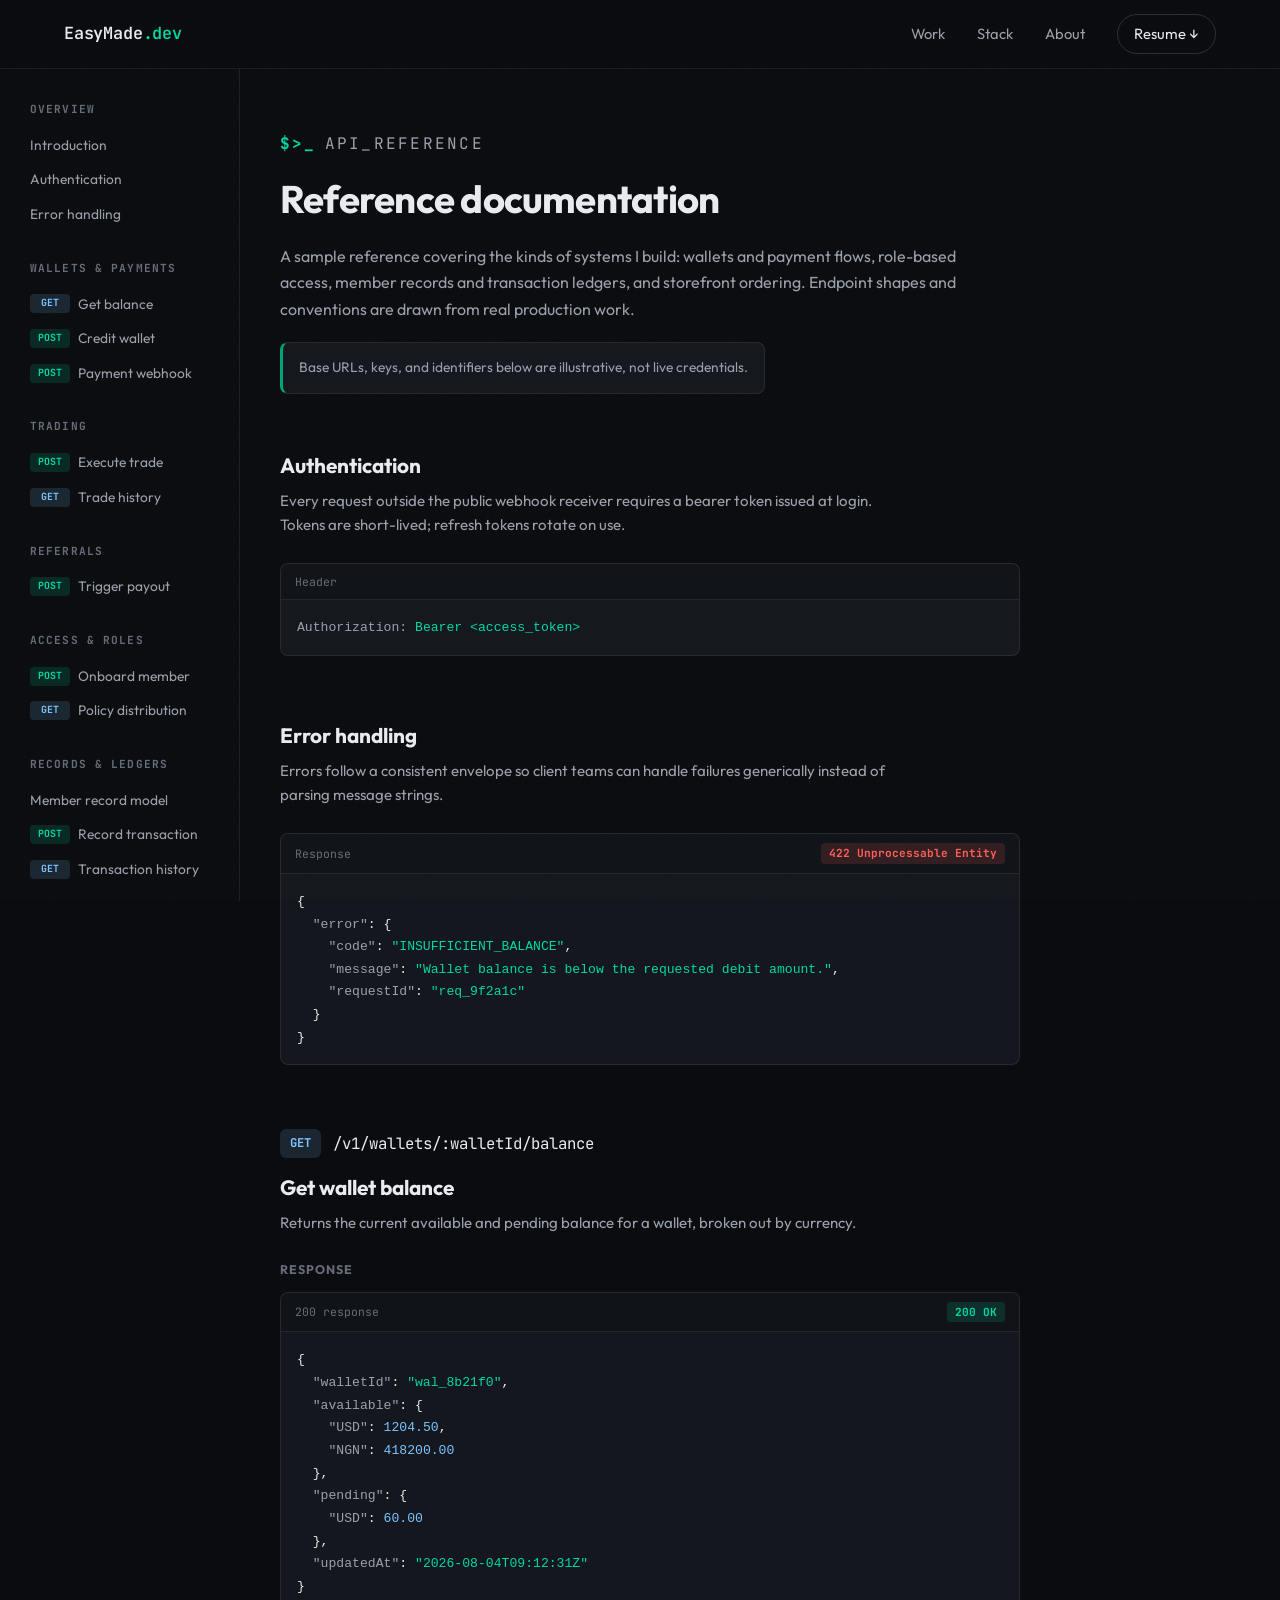
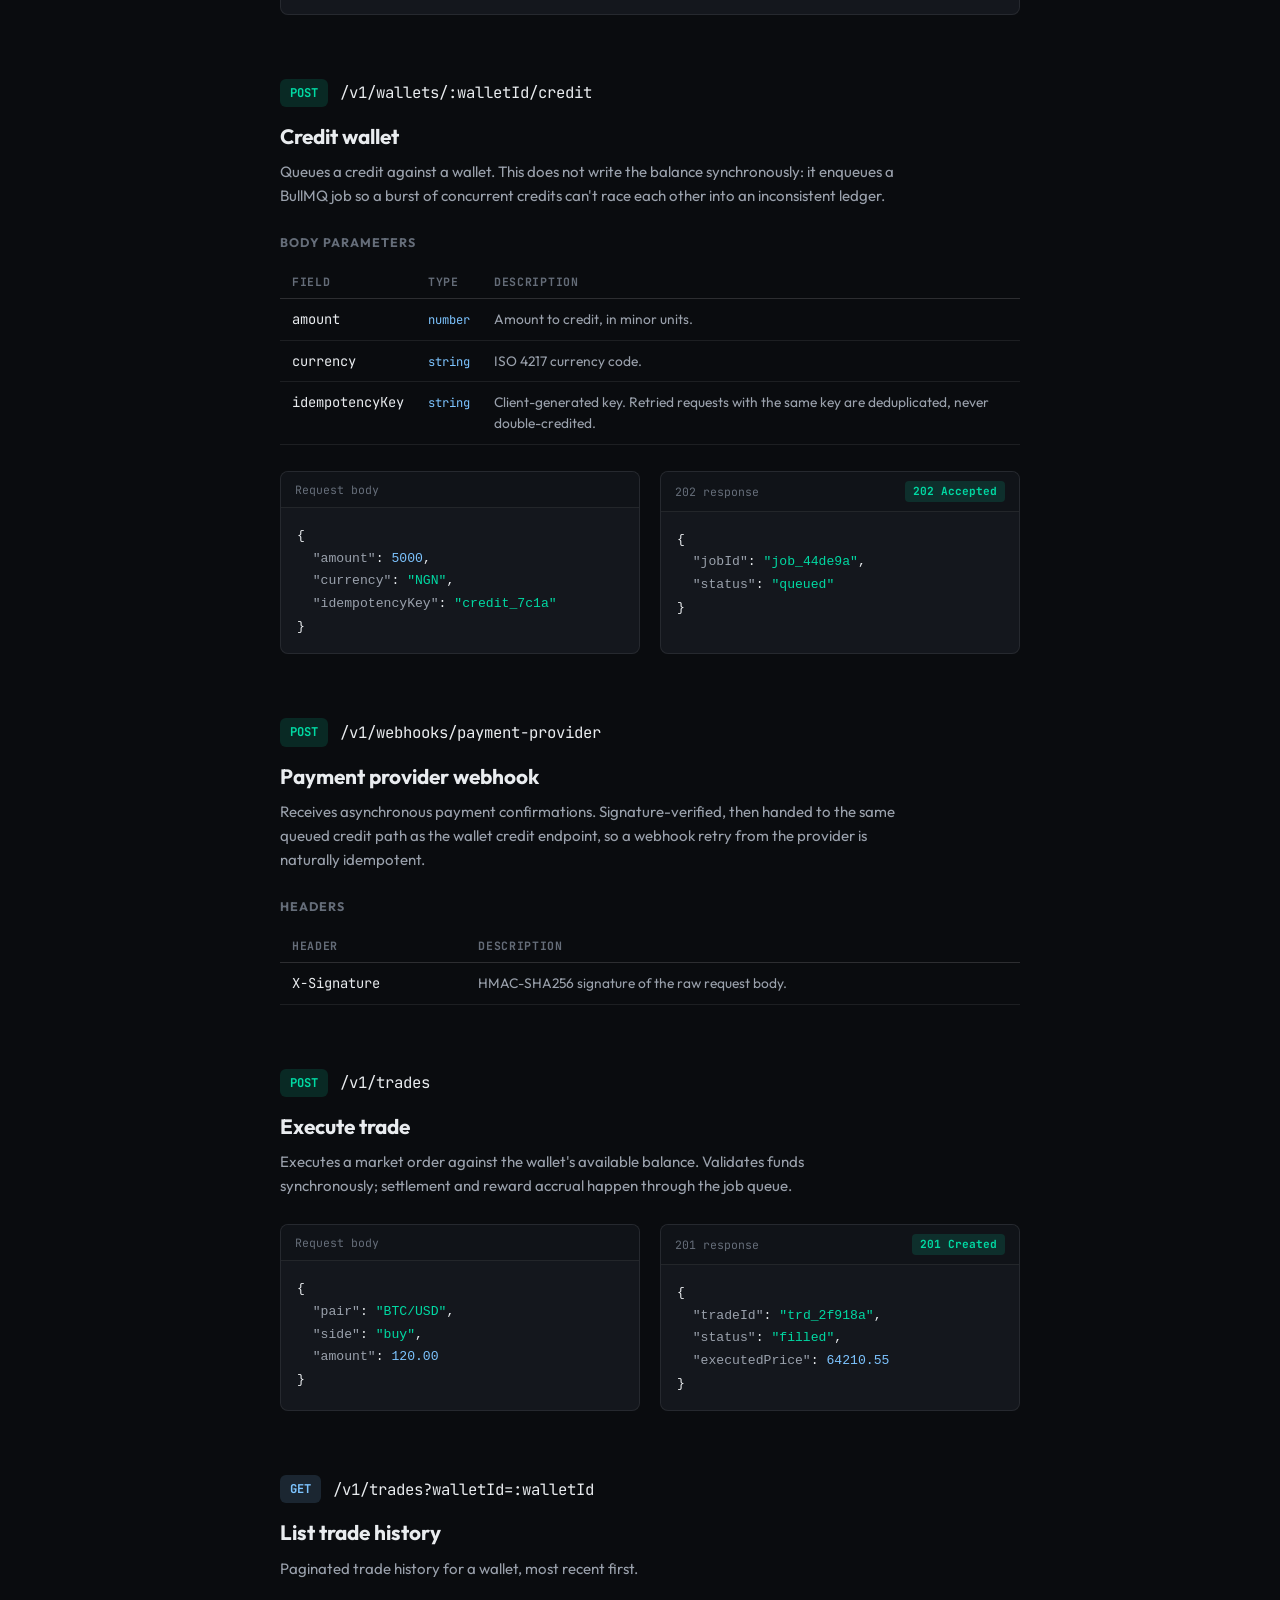
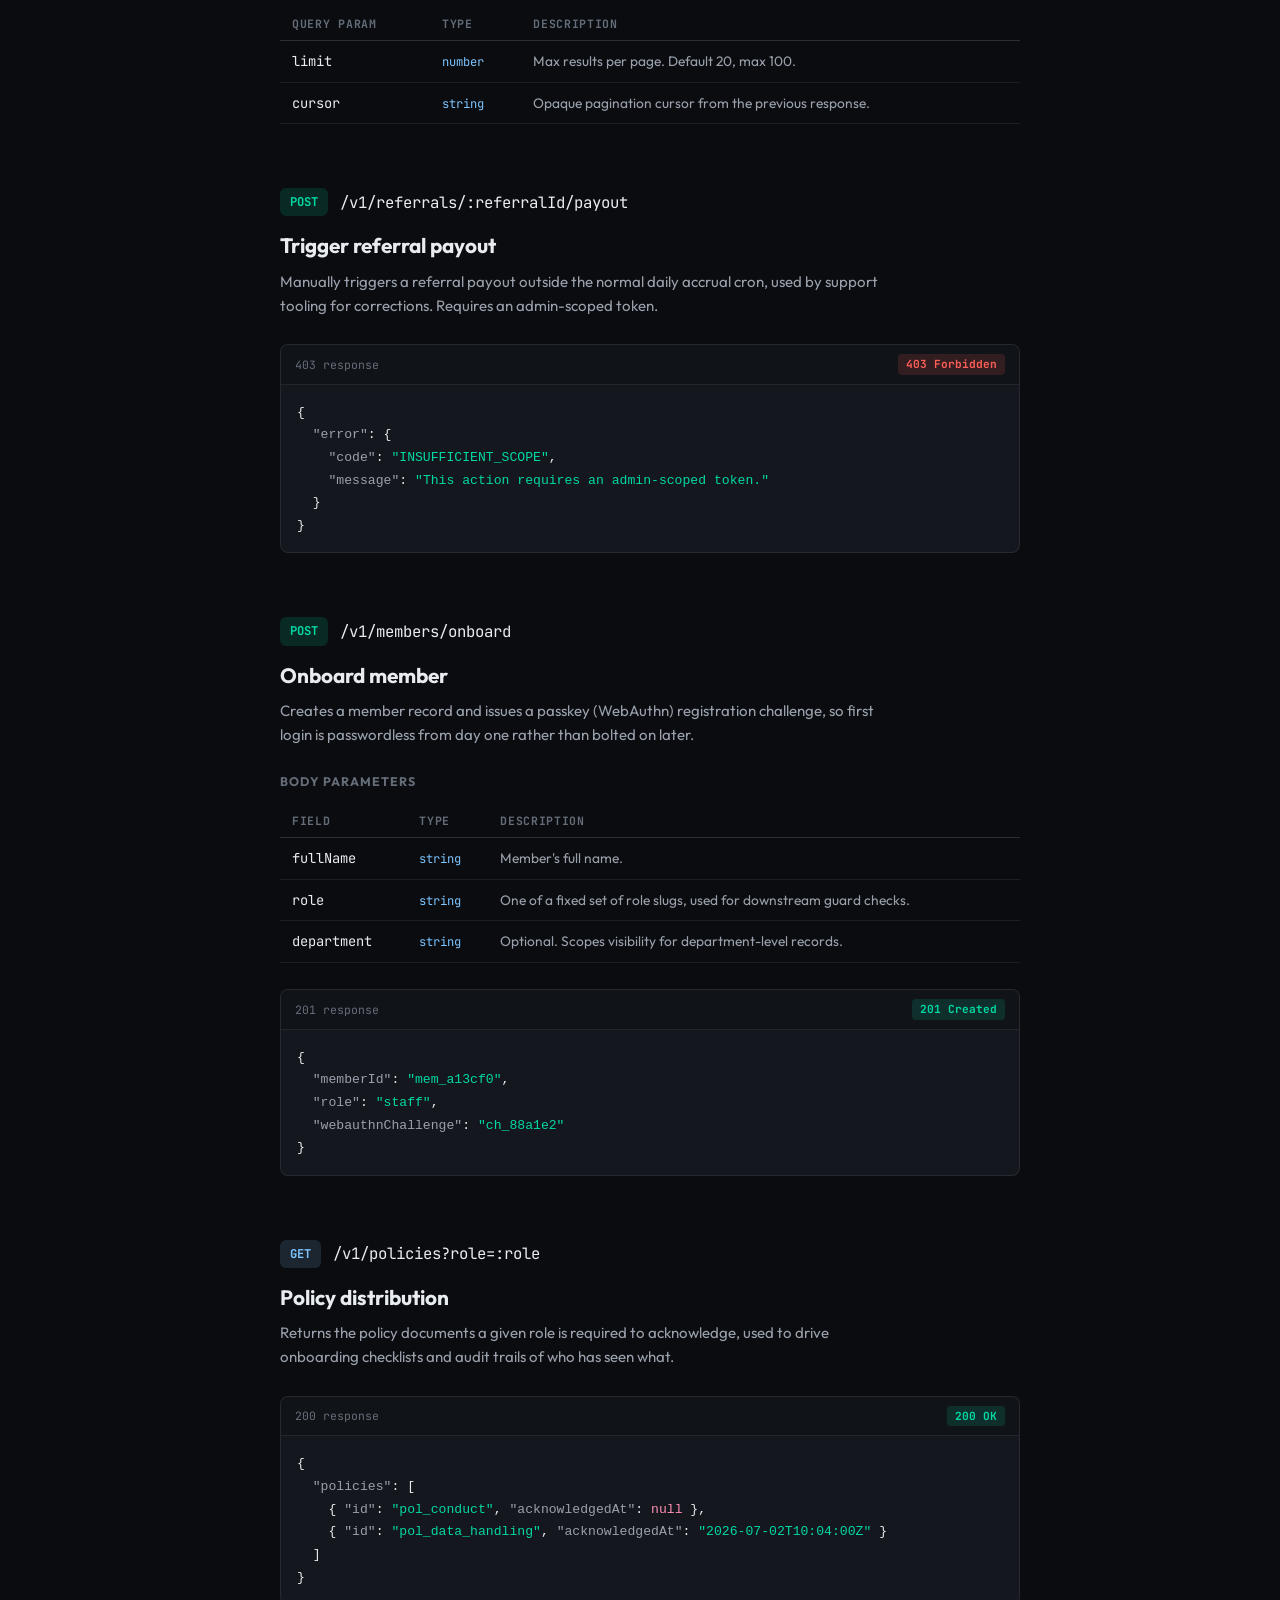
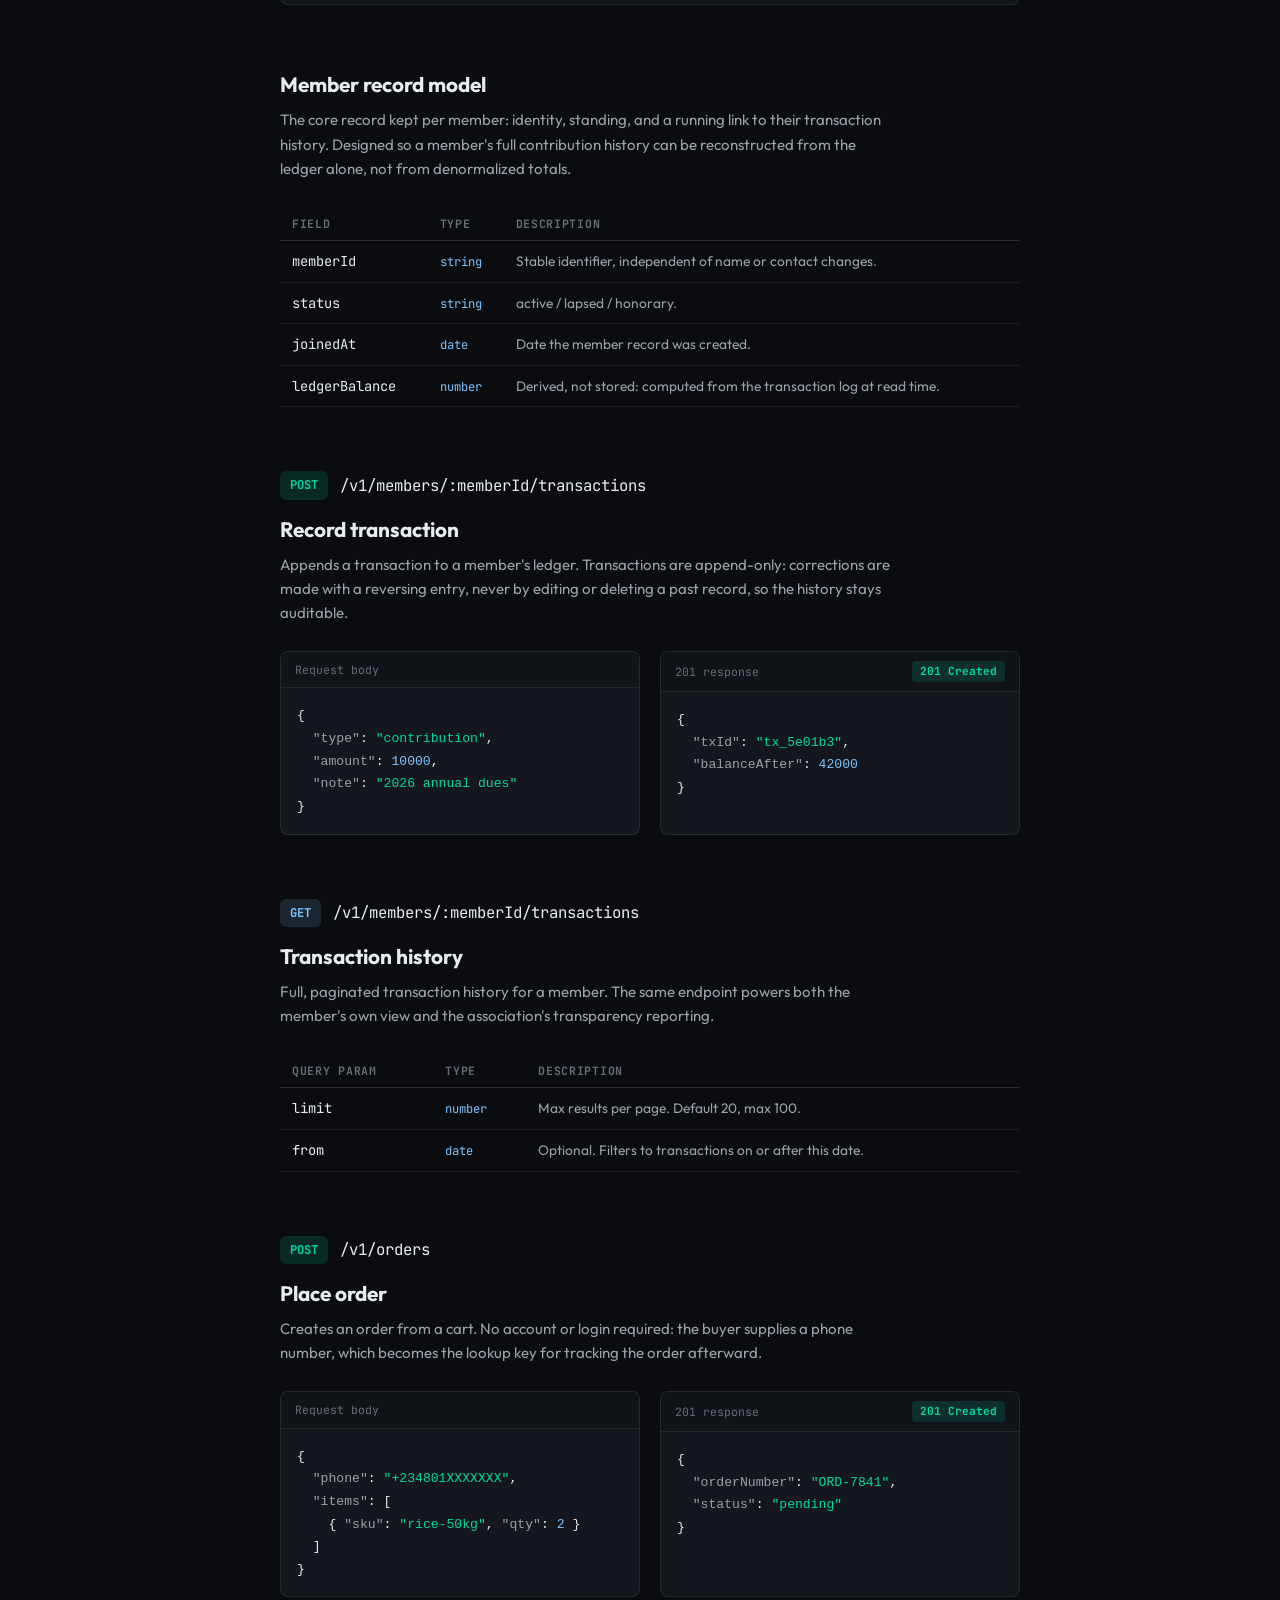
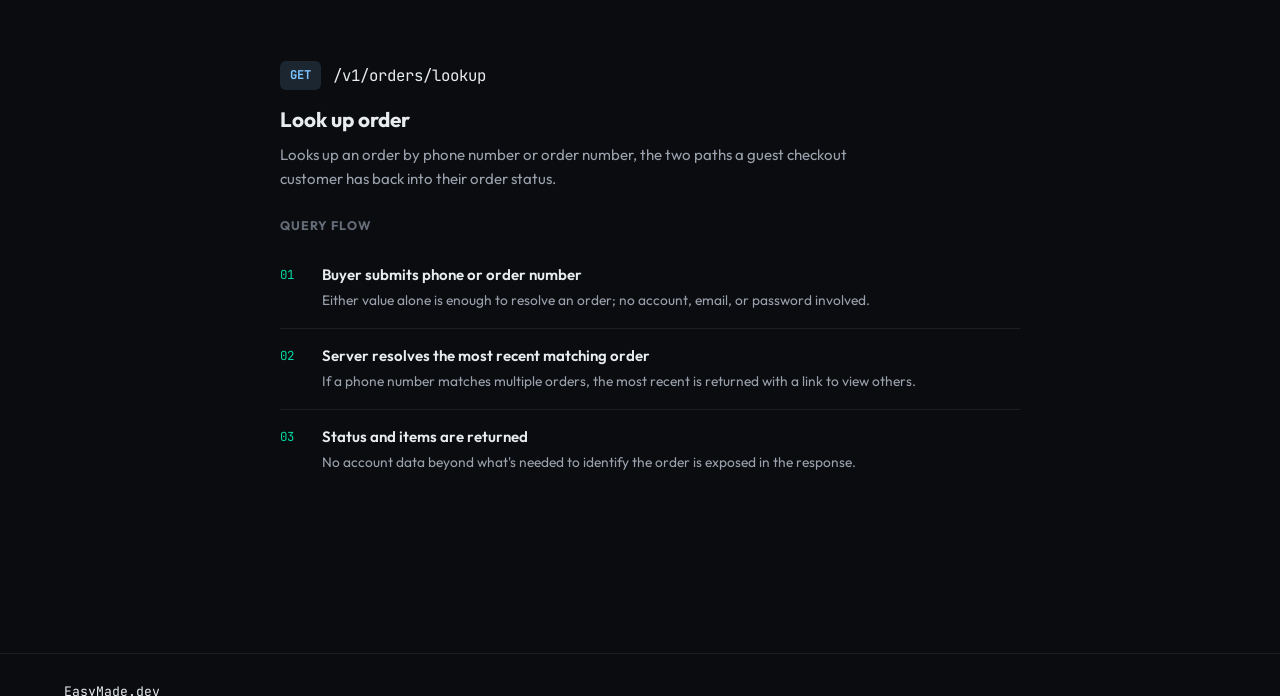
==== docs.html @ edd089b6 "Initial commit" ====
<!DOCTYPE html>
<html lang="en">
<head>
<meta charset="UTF-8">
<meta name="viewport" content="width=device-width, initial-scale=1.0">
<title>Reference Docs &mdash; Isaac Udoh</title>
<meta name="description" content="Sample reference documentation: API endpoints, data models, and system flows across backend systems.">
<link rel="icon" href="data:image/svg+xml,<svg xmlns=%22http://www.w3.org/2000/svg%22 viewBox=%220 0 100 100%22><text y=%22.9em%22 font-size=%2290%22 fill=%22%2300d9a3%22>&gt;_</text></svg>">
<link rel="preconnect" href="https://fonts.googleapis.com">
<link rel="preconnect" href="https://fonts.gstatic.com" crossorigin>
<link href="https://fonts.googleapis.com/css2?family=Outfit:wght@400;500;600;700;800&family=JetBrains+Mono:wght@400;500;600;700&display=swap" rel="stylesheet">
<link rel="stylesheet" href="styles.css">
<style>
  .docs-shell {
    max-width: 1320px;
    margin: 0 auto;
    display: grid;
    grid-template-columns: 240px 1fr;
    gap: 0;
    min-height: calc(100vh - 68px);
  }

  .docs-side {
    border-right: 1px solid var(--border);
    padding: 32px 20px 60px;
    position: sticky;
    top: 68px;
    align-self: start;
    height: calc(100vh - 68px);
    overflow-y: auto;
  }
  .docs-side-group { margin-bottom: 28px; }
  .docs-side-group h4 {
    font-family: var(--mono);
    font-size: 0.7rem;
    text-transform: uppercase;
    letter-spacing: 0.1em;
    color: var(--text-faint);
    margin-bottom: 10px;
    padding: 0 10px;
  }
  .docs-side a {
    display: flex;
    align-items: center;
    gap: 8px;
    padding: 7px 10px;
    border-radius: var(--radius-sm);
    font-size: 0.86rem;
    color: var(--text-dim);
    transition: background 0.15s ease, color 0.15s ease;
  }
  .docs-side a:hover { color: var(--text); background: var(--bg-panel); }
  .docs-side a.active { color: var(--text); background: var(--accent-wash); }
  .docs-method-tag {
    font-family: var(--mono);
    font-size: 0.62rem;
    font-weight: 700;
    padding: 2px 6px;
    border-radius: 4px;
    flex-shrink: 0;
    min-width: 40px;
    text-align: center;
  }
  .m-get { background: rgba(125,196,255,0.14); color: #7dc4ff; }
  .m-post { background: rgba(0,217,163,0.14); color: var(--accent); }
  .m-patch { background: rgba(255,193,7,0.14); color: #ffc107; }
  .m-delete { background: rgba(255,95,87,0.14); color: #ff5f57; }

  .docs-main { padding: 48px 40px 100px; max-width: 820px; }
  .docs-intro { margin-bottom: 56px; }
  .docs-intro .eyebrow { margin-bottom: 14px; }
  .docs-intro h1 {
    font-size: clamp(1.8rem, 3vw, 2.4rem);
    font-weight: 700;
    letter-spacing: -0.02em;
  }
  .docs-intro p {
    margin-top: 14px;
    color: var(--text-dim);
    font-size: 1rem;
    line-height: 1.65;
    max-width: 62ch;
  }
  .docs-intro .note {
    margin-top: 20px;
    display: inline-flex;
    align-items: flex-start;
    gap: 10px;
    background: var(--bg-panel);
    border: 1px solid var(--border);
    border-left: 3px solid var(--accent-dim);
    border-radius: var(--radius-sm);
    padding: 14px 16px;
    font-size: 0.86rem;
    color: var(--text-dim);
    line-height: 1.55;
    max-width: 62ch;
  }

  .endpoint { margin-bottom: 64px; scroll-margin-top: 88px; }
  .endpoint-head {
    display: flex;
    align-items: center;
    gap: 12px;
    flex-wrap: wrap;
  }
  .method-badge {
    font-family: var(--mono);
    font-size: 0.76rem;
    font-weight: 700;
    padding: 5px 10px;
    border-radius: 6px;
  }
  .endpoint-path {
    font-family: var(--mono);
    font-size: 0.98rem;
    color: var(--text);
  }
  .endpoint h2 {
    margin-top: 14px;
    font-size: 1.3rem;
    font-weight: 700;
  }
  .endpoint > p.desc {
    margin-top: 8px;
    color: var(--text-dim);
    font-size: 0.94rem;
    line-height: 1.6;
    max-width: 62ch;
  }

  .endpoint-section { margin-top: 26px; }
  .endpoint-section h3 {
    font-size: 0.78rem;
    text-transform: uppercase;
    letter-spacing: 0.08em;
    color: var(--text-faint);
    margin-bottom: 12px;
  }

  .param-table {
    width: 100%;
    border-collapse: collapse;
    font-size: 0.86rem;
  }
  .param-table th {
    text-align: left;
    font-family: var(--mono);
    font-size: 0.72rem;
    text-transform: uppercase;
    letter-spacing: 0.06em;
    color: var(--text-faint);
    padding: 8px 12px;
    border-bottom: 1px solid var(--border-strong);
  }
  .param-table td {
    padding: 10px 12px;
    border-bottom: 1px solid var(--border);
    color: var(--text-dim);
    vertical-align: top;
  }
  .param-table td:first-child {
    font-family: var(--mono);
    color: var(--text);
    white-space: nowrap;
  }
  .param-type {
    font-family: var(--mono);
    font-size: 0.76rem;
    color: #7dc4ff;
  }
  .param-required {
    font-size: 0.7rem;
    font-family: var(--mono);
    color: var(--accent);
  }

  .code-block {
    background: var(--bg-panel);
    border: 1px solid var(--border);
    border-radius: var(--radius-sm);
    overflow: hidden;
  }
  .code-block-bar {
    display: flex;
    align-items: center;
    justify-content: space-between;
    padding: 9px 14px;
    border-bottom: 1px solid var(--border);
    background: var(--bg-raised);
    font-family: var(--mono);
    font-size: 0.72rem;
    color: var(--text-faint);
  }
  .status-chip {
    font-family: var(--mono);
    font-size: 0.7rem;
    font-weight: 700;
    padding: 2px 8px;
    border-radius: 4px;
    background: rgba(0,217,163,0.14);
    color: var(--accent);
  }
  .status-chip.err { background: rgba(255,95,87,0.14); color: #ff5f57; }
  .code-block pre {
    padding: 16px;
    font-family: var(--mono);
    font-size: 0.82rem;
    line-height: 1.65;
    overflow-x: auto;
  }

  .endpoint-grid { display: grid; grid-template-columns: 1fr 1fr; gap: 20px; }

  .project-divider {
    max-width: 820px;
    margin: 0 0 48px;
    padding-top: 40px;
    border-top: 1px solid var(--border-strong);
  }
  .project-divider:first-of-type { border-top: none; padding-top: 0; }
  .project-divider .eyebrow { margin-bottom: 10px; }
  .project-divider h2 {
    font-size: 1.5rem;
    font-weight: 700;
    letter-spacing: -0.01em;
  }
  .project-divider p {
    margin-top: 8px;
    color: var(--text-dim);
    font-size: 0.92rem;
    max-width: 62ch;
  }

  .flow-steps {
    display: flex;
    flex-direction: column;
    gap: 0;
  }
  .flow-step {
    display: grid;
    grid-template-columns: 28px 1fr;
    gap: 14px;
    padding: 16px 0;
    border-top: 1px solid var(--border);
  }
  .flow-step:first-child { border-top: none; }
  .flow-step-num {
    font-family: var(--mono);
    font-size: 0.78rem;
    color: var(--accent);
    padding-top: 2px;
  }
  .flow-step h4 { font-size: 0.94rem; font-weight: 600; }
  .flow-step p { margin-top: 4px; color: var(--text-dim); font-size: 0.86rem; line-height: 1.55; }

  @media (max-width: 900px) {
    .docs-shell { grid-template-columns: 1fr; }
    .docs-side { position: static; height: auto; border-right: none; border-bottom: 1px solid var(--border); }
    .docs-main { padding: 36px 20px 80px; }
    .endpoint-grid { grid-template-columns: 1fr; }
  }
</style>
</head>
<body>

<div class="noise" aria-hidden="true"></div>

<header class="nav">
  <div class="nav-inner">
    <a href="index.html" class="brand">EasyMade<span class="brand-dot">.dev</span></a>
    <nav class="nav-links" aria-label="Primary">
      <a href="index.html#work">Work</a>
      <a href="index.html#stack">Stack</a>
      <a href="index.html#about">About</a>
      <a href="resume.html" class="nav-cta">Resume <span class="dl-arrow">&darr;</span></a>
    </nav>
  </div>
</header>

<div class="docs-shell">

  <aside class="docs-side">
    <div class="docs-side-group">
      <h4>Overview</h4>
      <a href="#introduction">Introduction</a>
      <a href="#auth">Authentication</a>
      <a href="#errors">Error handling</a>
    </div>
    <div class="docs-side-group">
      <h4>Wallets &amp; payments</h4>
      <a href="#wallet-balance"><span class="docs-method-tag m-get">GET</span>Get balance</a>
      <a href="#wallet-credit"><span class="docs-method-tag m-post">POST</span>Credit wallet</a>
      <a href="#wallet-webhook"><span class="docs-method-tag m-post">POST</span>Payment webhook</a>
    </div>
    <div class="docs-side-group">
      <h4>Trading</h4>
      <a href="#trade-execute"><span class="docs-method-tag m-post">POST</span>Execute trade</a>
      <a href="#trade-history"><span class="docs-method-tag m-get">GET</span>Trade history</a>
    </div>
    <div class="docs-side-group">
      <h4>Referrals</h4>
      <a href="#referral-payout"><span class="docs-method-tag m-post">POST</span>Trigger payout</a>
    </div>
    <div class="docs-side-group">
      <h4>Access &amp; roles</h4>
      <a href="#access-onboard"><span class="docs-method-tag m-post">POST</span>Onboard member</a>
      <a href="#access-policy"><span class="docs-method-tag m-get">GET</span>Policy distribution</a>
    </div>
    <div class="docs-side-group">
      <h4>Records &amp; ledgers</h4>
      <a href="#records-model">Member record model</a>
      <a href="#records-tx"><span class="docs-method-tag m-post">POST</span>Record transaction</a>
      <a href="#records-history"><span class="docs-method-tag m-get">GET</span>Transaction history</a>
    </div>
    <div class="docs-side-group">
      <h4>Storefront &amp; orders</h4>
      <a href="#store-order"><span class="docs-method-tag m-post">POST</span>Place order</a>
      <a href="#store-lookup"><span class="docs-method-tag m-get">GET</span>Look up order</a>
    </div>
  </aside>

  <main class="docs-main">

    <div class="docs-intro" id="introduction">
      <p class="eyebrow"><span class="prompt">$&gt;_</span> api_reference</p>
      <h1>Reference documentation</h1>
      <p>A sample reference covering the kinds of systems I build: wallets and payment flows, role-based access, member records and transaction ledgers, and storefront ordering. Endpoint shapes and conventions are drawn from real production work.</p>
      <div class="note">
        Base URLs, keys, and identifiers below are illustrative, not live credentials.
      </div>
    </div>

    <section class="endpoint" id="auth">
      <h2>Authentication</h2>
      <p class="desc">Every request outside the public webhook receiver requires a bearer token issued at login. Tokens are short-lived; refresh tokens rotate on use.</p>
      <div class="endpoint-section">
        <div class="code-block">
          <div class="code-block-bar"><span>Header</span></div>
          <pre><code><span class="tk-o">Authorization:</span> <span class="tk-s">Bearer &lt;access_token&gt;</span></code></pre>
        </div>
      </div>
    </section>

    <section class="endpoint" id="errors">
      <h2>Error handling</h2>
      <p class="desc">Errors follow a consistent envelope so client teams can handle failures generically instead of parsing message strings.</p>
      <div class="endpoint-section">
        <div class="code-block">
          <div class="code-block-bar"><span>Response</span><span class="status-chip err">422 Unprocessable Entity</span></div>
          <pre><code>{
  <span class="tk-o">"error"</span>: {
    <span class="tk-o">"code"</span>: <span class="tk-s">"INSUFFICIENT_BALANCE"</span>,
    <span class="tk-o">"message"</span>: <span class="tk-s">"Wallet balance is below the requested debit amount."</span>,
    <span class="tk-o">"requestId"</span>: <span class="tk-s">"req_9f2a1c"</span>
  }
}</code></pre>
        </div>
      </div>
    </section>

    <section class="endpoint" id="wallet-balance">
      <div class="endpoint-head">
        <span class="method-badge m-get">GET</span>
        <span class="endpoint-path">/v1/wallets/:walletId/balance</span>
      </div>
      <h2>Get wallet balance</h2>
      <p class="desc">Returns the current available and pending balance for a wallet, broken out by currency.</p>

      <div class="endpoint-section">
        <h3>Response</h3>
        <div class="code-block">
          <div class="code-block-bar"><span>200 response</span><span class="status-chip">200 OK</span></div>
          <pre><code>{
  <span class="tk-o">"walletId"</span>: <span class="tk-s">"wal_8b21f0"</span>,
  <span class="tk-o">"available"</span>: {
    <span class="tk-o">"USD"</span>: <span class="tk-f">1204.50</span>,
    <span class="tk-o">"NGN"</span>: <span class="tk-f">418200.00</span>
  },
  <span class="tk-o">"pending"</span>: {
    <span class="tk-o">"USD"</span>: <span class="tk-f">60.00</span>
  },
  <span class="tk-o">"updatedAt"</span>: <span class="tk-s">"2026-08-04T09:12:31Z"</span>
}</code></pre>
        </div>
      </div>
    </section>

    <section class="endpoint" id="wallet-credit">
      <div class="endpoint-head">
        <span class="method-badge m-post">POST</span>
        <span class="endpoint-path">/v1/wallets/:walletId/credit</span>
      </div>
      <h2>Credit wallet</h2>
      <p class="desc">Queues a credit against a wallet. This does not write the balance synchronously: it enqueues a BullMQ job so a burst of concurrent credits can't race each other into an inconsistent ledger.</p>

      <div class="endpoint-section">
        <h3>Body parameters</h3>
        <table class="param-table">
          <thead><tr><th>Field</th><th>Type</th><th>Description</th></tr></thead>
          <tbody>
            <tr><td>amount</td><td><span class="param-type">number</span></td><td>Amount to credit, in minor units.</td></tr>
            <tr><td>currency</td><td><span class="param-type">string</span></td><td>ISO 4217 currency code.</td></tr>
            <tr><td>idempotencyKey</td><td><span class="param-type">string</span></td><td>Client-generated key. Retried requests with the same key are deduplicated, never double-credited.</td></tr>
          </tbody>
        </table>
      </div>

      <div class="endpoint-section">
        <div class="endpoint-grid">
          <div class="code-block">
            <div class="code-block-bar"><span>Request body</span></div>
            <pre><code>{
  <span class="tk-o">"amount"</span>: <span class="tk-f">5000</span>,
  <span class="tk-o">"currency"</span>: <span class="tk-s">"NGN"</span>,
  <span class="tk-o">"idempotencyKey"</span>: <span class="tk-s">"credit_7c1a"</span>
}</code></pre>
          </div>
          <div class="code-block">
            <div class="code-block-bar"><span>202 response</span><span class="status-chip">202 Accepted</span></div>
            <pre><code>{
  <span class="tk-o">"jobId"</span>: <span class="tk-s">"job_44de9a"</span>,
  <span class="tk-o">"status"</span>: <span class="tk-s">"queued"</span>
}</code></pre>
          </div>
        </div>
      </div>
    </section>

    <section class="endpoint" id="wallet-webhook">
      <div class="endpoint-head">
        <span class="method-badge m-post">POST</span>
        <span class="endpoint-path">/v1/webhooks/payment-provider</span>
      </div>
      <h2>Payment provider webhook</h2>
      <p class="desc">Receives asynchronous payment confirmations. Signature-verified, then handed to the same queued credit path as the wallet credit endpoint, so a webhook retry from the provider is naturally idempotent.</p>

      <div class="endpoint-section">
        <h3>Headers</h3>
        <table class="param-table">
          <thead><tr><th>Header</th><th>Description</th></tr></thead>
          <tbody>
            <tr><td>X-Signature</td><td>HMAC-SHA256 signature of the raw request body.</td></tr>
          </tbody>
        </table>
      </div>
    </section>

    <section class="endpoint" id="trade-execute">
      <div class="endpoint-head">
        <span class="method-badge m-post">POST</span>
        <span class="endpoint-path">/v1/trades</span>
      </div>
      <h2>Execute trade</h2>
      <p class="desc">Executes a market order against the wallet's available balance. Validates funds synchronously; settlement and reward accrual happen through the job queue.</p>

      <div class="endpoint-section">
        <div class="endpoint-grid">
          <div class="code-block">
            <div class="code-block-bar"><span>Request body</span></div>
            <pre><code>{
  <span class="tk-o">"pair"</span>: <span class="tk-s">"BTC/USD"</span>,
  <span class="tk-o">"side"</span>: <span class="tk-s">"buy"</span>,
  <span class="tk-o">"amount"</span>: <span class="tk-f">120.00</span>
}</code></pre>
          </div>
          <div class="code-block">
            <div class="code-block-bar"><span>201 response</span><span class="status-chip">201 Created</span></div>
            <pre><code>{
  <span class="tk-o">"tradeId"</span>: <span class="tk-s">"trd_2f918a"</span>,
  <span class="tk-o">"status"</span>: <span class="tk-s">"filled"</span>,
  <span class="tk-o">"executedPrice"</span>: <span class="tk-f">64210.55</span>
}</code></pre>
          </div>
        </div>
      </div>
    </section>

    <section class="endpoint" id="trade-history">
      <div class="endpoint-head">
        <span class="method-badge m-get">GET</span>
        <span class="endpoint-path">/v1/trades?walletId=:walletId</span>
      </div>
      <h2>List trade history</h2>
      <p class="desc">Paginated trade history for a wallet, most recent first.</p>
      <div class="endpoint-section">
        <table class="param-table">
          <thead><tr><th>Query param</th><th>Type</th><th>Description</th></tr></thead>
          <tbody>
            <tr><td>limit</td><td><span class="param-type">number</span></td><td>Max results per page. Default 20, max 100.</td></tr>
            <tr><td>cursor</td><td><span class="param-type">string</span></td><td>Opaque pagination cursor from the previous response.</td></tr>
          </tbody>
        </table>
      </div>
    </section>

    <section class="endpoint" id="referral-payout">
      <div class="endpoint-head">
        <span class="method-badge m-post">POST</span>
        <span class="endpoint-path">/v1/referrals/:referralId/payout</span>
      </div>
      <h2>Trigger referral payout</h2>
      <p class="desc">Manually triggers a referral payout outside the normal daily accrual cron, used by support tooling for corrections. Requires an admin-scoped token.</p>
      <div class="endpoint-section">
        <div class="code-block">
          <div class="code-block-bar"><span>403 response</span><span class="status-chip err">403 Forbidden</span></div>
          <pre><code>{
  <span class="tk-o">"error"</span>: {
    <span class="tk-o">"code"</span>: <span class="tk-s">"INSUFFICIENT_SCOPE"</span>,
    <span class="tk-o">"message"</span>: <span class="tk-s">"This action requires an admin-scoped token."</span>
  }
}</code></pre>
        </div>
      </div>
    </section>

    <section class="endpoint" id="access-onboard">
      <div class="endpoint-head">
        <span class="method-badge m-post">POST</span>
        <span class="endpoint-path">/v1/members/onboard</span>
      </div>
      <h2>Onboard member</h2>
      <p class="desc">Creates a member record and issues a passkey (WebAuthn) registration challenge, so first login is passwordless from day one rather than bolted on later.</p>
      <div class="endpoint-section">
        <h3>Body parameters</h3>
        <table class="param-table">
          <thead><tr><th>Field</th><th>Type</th><th>Description</th></tr></thead>
          <tbody>
            <tr><td>fullName</td><td><span class="param-type">string</span></td><td>Member's full name.</td></tr>
            <tr><td>role</td><td><span class="param-type">string</span></td><td>One of a fixed set of role slugs, used for downstream guard checks.</td></tr>
            <tr><td>department</td><td><span class="param-type">string</span></td><td>Optional. Scopes visibility for department-level records.</td></tr>
          </tbody>
        </table>
      </div>
      <div class="endpoint-section">
        <div class="code-block">
          <div class="code-block-bar"><span>201 response</span><span class="status-chip">201 Created</span></div>
          <pre><code>{
  <span class="tk-o">"memberId"</span>: <span class="tk-s">"mem_a13cf0"</span>,
  <span class="tk-o">"role"</span>: <span class="tk-s">"staff"</span>,
  <span class="tk-o">"webauthnChallenge"</span>: <span class="tk-s">"ch_88a1e2"</span>
}</code></pre>
        </div>
      </div>
    </section>

    <section class="endpoint" id="access-policy">
      <div class="endpoint-head">
        <span class="method-badge m-get">GET</span>
        <span class="endpoint-path">/v1/policies?role=:role</span>
      </div>
      <h2>Policy distribution</h2>
      <p class="desc">Returns the policy documents a given role is required to acknowledge, used to drive onboarding checklists and audit trails of who has seen what.</p>
      <div class="endpoint-section">
        <div class="code-block">
          <div class="code-block-bar"><span>200 response</span><span class="status-chip">200 OK</span></div>
          <pre><code>{
  <span class="tk-o">"policies"</span>: [
    { <span class="tk-o">"id"</span>: <span class="tk-s">"pol_conduct"</span>, <span class="tk-o">"acknowledgedAt"</span>: <span class="tk-k">null</span> },
    { <span class="tk-o">"id"</span>: <span class="tk-s">"pol_data_handling"</span>, <span class="tk-o">"acknowledgedAt"</span>: <span class="tk-s">"2026-07-02T10:04:00Z"</span> }
  ]
}</code></pre>
        </div>
      </div>
    </section>

    <section class="endpoint" id="records-model">
      <h2>Member record model</h2>
      <p class="desc">The core record kept per member: identity, standing, and a running link to their transaction history. Designed so a member's full contribution history can be reconstructed from the ledger alone, not from denormalized totals.</p>
      <div class="endpoint-section">
        <table class="param-table">
          <thead><tr><th>Field</th><th>Type</th><th>Description</th></tr></thead>
          <tbody>
            <tr><td>memberId</td><td><span class="param-type">string</span></td><td>Stable identifier, independent of name or contact changes.</td></tr>
            <tr><td>status</td><td><span class="param-type">string</span></td><td>active / lapsed / honorary.</td></tr>
            <tr><td>joinedAt</td><td><span class="param-type">date</span></td><td>Date the member record was created.</td></tr>
            <tr><td>ledgerBalance</td><td><span class="param-type">number</span></td><td>Derived, not stored: computed from the transaction log at read time.</td></tr>
          </tbody>
        </table>
      </div>
    </section>

    <section class="endpoint" id="records-tx">
      <div class="endpoint-head">
        <span class="method-badge m-post">POST</span>
        <span class="endpoint-path">/v1/members/:memberId/transactions</span>
      </div>
      <h2>Record transaction</h2>
      <p class="desc">Appends a transaction to a member's ledger. Transactions are append-only: corrections are made with a reversing entry, never by editing or deleting a past record, so the history stays auditable.</p>
      <div class="endpoint-section">
        <div class="endpoint-grid">
          <div class="code-block">
            <div class="code-block-bar"><span>Request body</span></div>
            <pre><code>{
  <span class="tk-o">"type"</span>: <span class="tk-s">"contribution"</span>,
  <span class="tk-o">"amount"</span>: <span class="tk-f">10000</span>,
  <span class="tk-o">"note"</span>: <span class="tk-s">"2026 annual dues"</span>
}</code></pre>
          </div>
          <div class="code-block">
            <div class="code-block-bar"><span>201 response</span><span class="status-chip">201 Created</span></div>
            <pre><code>{
  <span class="tk-o">"txId"</span>: <span class="tk-s">"tx_5e01b3"</span>,
  <span class="tk-o">"balanceAfter"</span>: <span class="tk-f">42000</span>
}</code></pre>
          </div>
        </div>
      </div>
    </section>

    <section class="endpoint" id="records-history">
      <div class="endpoint-head">
        <span class="method-badge m-get">GET</span>
        <span class="endpoint-path">/v1/members/:memberId/transactions</span>
      </div>
      <h2>Transaction history</h2>
      <p class="desc">Full, paginated transaction history for a member. The same endpoint powers both the member's own view and the association's transparency reporting.</p>
      <div class="endpoint-section">
        <table class="param-table">
          <thead><tr><th>Query param</th><th>Type</th><th>Description</th></tr></thead>
          <tbody>
            <tr><td>limit</td><td><span class="param-type">number</span></td><td>Max results per page. Default 20, max 100.</td></tr>
            <tr><td>from</td><td><span class="param-type">date</span></td><td>Optional. Filters to transactions on or after this date.</td></tr>
          </tbody>
        </table>
      </div>
    </section>

    <section class="endpoint" id="store-order">
      <div class="endpoint-head">
        <span class="method-badge m-post">POST</span>
        <span class="endpoint-path">/v1/orders</span>
      </div>
      <h2>Place order</h2>
      <p class="desc">Creates an order from a cart. No account or login required: the buyer supplies a phone number, which becomes the lookup key for tracking the order afterward.</p>
      <div class="endpoint-section">
        <div class="endpoint-grid">
          <div class="code-block">
            <div class="code-block-bar"><span>Request body</span></div>
            <pre><code>{
  <span class="tk-o">"phone"</span>: <span class="tk-s">"+234801XXXXXXX"</span>,
  <span class="tk-o">"items"</span>: [
    { <span class="tk-o">"sku"</span>: <span class="tk-s">"rice-50kg"</span>, <span class="tk-o">"qty"</span>: <span class="tk-f">2</span> }
  ]
}</code></pre>
          </div>
          <div class="code-block">
            <div class="code-block-bar"><span>201 response</span><span class="status-chip">201 Created</span></div>
            <pre><code>{
  <span class="tk-o">"orderNumber"</span>: <span class="tk-s">"ORD-7841"</span>,
  <span class="tk-o">"status"</span>: <span class="tk-s">"pending"</span>
}</code></pre>
          </div>
        </div>
      </div>
    </section>

    <section class="endpoint" id="store-lookup">
      <div class="endpoint-head">
        <span class="method-badge m-get">GET</span>
        <span class="endpoint-path">/v1/orders/lookup</span>
      </div>
      <h2>Look up order</h2>
      <p class="desc">Looks up an order by phone number or order number, the two paths a guest checkout customer has back into their order status.</p>
      <div class="endpoint-section">
        <h3>Query flow</h3>
        <div class="flow-steps">
          <div class="flow-step">
            <span class="flow-step-num">01</span>
            <div><h4>Buyer submits phone or order number</h4><p>Either value alone is enough to resolve an order; no account, email, or password involved.</p></div>
          </div>
          <div class="flow-step">
            <span class="flow-step-num">02</span>
            <div><h4>Server resolves the most recent matching order</h4><p>If a phone number matches multiple orders, the most recent is returned with a link to view others.</p></div>
          </div>
          <div class="flow-step">
            <span class="flow-step-num">03</span>
            <div><h4>Status and items are returned</h4><p>No account data beyond what's needed to identify the order is exposed in the response.</p></div>
          </div>
        </div>
      </div>
    </section>

  </main>
</div>

<footer class="footer">
  <div class="footer-inner">
    <div class="footer-brand">
      <span>EasyMade.dev</span>
      <span class="footer-copy">Sample reference docs. Production credentials and hosts are not exposed here.</span>
    </div>
    <div class="footer-links">
      <a href="index.html">Back to portfolio</a>
    </div>
  </div>
</footer>

</body>
</html>
---- styles.css ----
:root {
  --bg: #0a0c0f;
  --bg-raised: #101318;
  --bg-panel: #14171d;
  --border: rgba(255,255,255,0.08);
  --border-strong: rgba(255,255,255,0.14);
  --text: #e9ecef;
  --text-dim: #9aa1ac;
  --text-faint: #656d79;
  --accent: #00d9a3;
  --accent-dim: #00a37b;
  --accent-wash: rgba(0,217,163,0.10);
  --mono: 'JetBrains Mono', ui-monospace, monospace;
  --sans: 'Outfit', system-ui, sans-serif;
  --radius: 14px;
  --radius-sm: 8px;
  --max: 1200px;
}

* { box-sizing: border-box; margin: 0; padding: 0; }

html { scroll-behavior: smooth; }

@media (prefers-reduced-motion: reduce) {
  html { scroll-behavior: auto; }
  *, *::before, *::after { animation-duration: 0.01ms !important; animation-iteration-count: 1 !important; transition-duration: 0.01ms !important; scroll-behavior: auto !important; }
}

body {
  background: var(--bg);
  color: var(--text);
  font-family: var(--sans);
  line-height: 1.5;
  -webkit-font-smoothing: antialiased;
  overflow-x: hidden;
}

.noise {
  position: fixed;
  inset: 0;
  z-index: 60;
  pointer-events: none;
  opacity: 0.025;
  background-image: url("data:image/svg+xml,%3Csvg xmlns='http://www.w3.org/2000/svg' width='120' height='120'%3E%3Cfilter id='n'%3E%3CfeTurbulence type='fractalNoise' baseFrequency='0.9' numOctaves='2' stitchTiles='stitch'/%3E%3C/filter%3E%3Crect width='100%25' height='100%25' filter='url(%23n)'/%3E%3C/svg%3E");
}

a { color: inherit; text-decoration: none; }
ul { list-style: none; }

/* ---------- NAV ---------- */
.nav {
  position: sticky;
  top: 0;
  z-index: 50;
  background: rgba(10,12,15,0.82);
  backdrop-filter: blur(14px);
  -webkit-backdrop-filter: blur(14px);
  border-bottom: 1px solid var(--border);
}
.nav-inner {
  max-width: var(--max);
  margin: 0 auto;
  height: 68px;
  padding: 0 24px;
  display: flex;
  align-items: center;
  justify-content: space-between;
}
.brand {
  font-family: var(--mono);
  font-weight: 600;
  font-size: 1.05rem;
  letter-spacing: -0.01em;
}
.brand-dot { color: var(--accent); }
.nav-links {
  display: flex;
  align-items: center;
  gap: 32px;
  font-size: 0.92rem;
  color: var(--text-dim);
}
.nav-links a { transition: color 0.2s ease; }
.nav-links a:hover { color: var(--text); }
.nav-cta {
  color: var(--text) !important;
  border: 1px solid var(--border-strong);
  padding: 8px 16px;
  border-radius: 999px;
  transition: border-color 0.2s ease, background 0.2s ease;
}
.nav-cta:hover { border-color: var(--accent); background: var(--accent-wash); }
.dl-arrow { display: inline-block; transition: transform 0.18s ease; }
.nav-cta:hover .dl-arrow { transform: translateY(2px); }

.nav-toggle {
  display: none;
  flex-direction: column;
  gap: 5px;
  background: none;
  border: none;
  cursor: pointer;
  padding: 8px;
}
.nav-toggle span {
  width: 22px;
  height: 2px;
  background: var(--text);
  border-radius: 2px;
  transition: transform 0.25s ease, opacity 0.25s ease;
}
.nav-mobile {
  display: none;
  flex-direction: column;
  padding: 8px 24px 20px;
  gap: 4px;
  border-bottom: 1px solid var(--border);
}
.nav-mobile a {
  padding: 12px 0;
  color: var(--text-dim);
  border-bottom: 1px solid var(--border);
  font-size: 0.95rem;
}
.nav-mobile a:last-child { border-bottom: none; }

/* ---------- HERO ---------- */
.hero {
  max-width: var(--max);
  margin: 0 auto;
  padding: 72px 24px 96px;
}
.hero-grid {
  display: grid;
  grid-template-columns: 1.05fr 0.95fr;
  gap: 56px;
  align-items: center;
}
.eyebrow {
  font-family: var(--mono);
  font-size: 0.78rem;
  text-transform: uppercase;
  letter-spacing: 0.14em;
  color: var(--text-dim);
  margin-bottom: 18px;
  display: flex;
  align-items: center;
  gap: 8px;
}
.eyebrow .prompt { color: var(--accent); font-weight: 700; }
.hero h1 {
  font-size: clamp(2.1rem, 4vw, 3.2rem);
  line-height: 1.12;
  letter-spacing: -0.02em;
  font-weight: 700;
  max-width: 16ch;
}
.hero-sub {
  margin-top: 20px;
  font-size: 1.05rem;
  color: var(--text-dim);
  max-width: 46ch;
  line-height: 1.6;
}
.hero-actions {
  margin-top: 34px;
  display: flex;
  gap: 14px;
  flex-wrap: wrap;
}

.btn {
  display: inline-flex;
  align-items: center;
  gap: 8px;
  padding: 13px 24px;
  border-radius: 999px;
  font-size: 0.94rem;
  font-weight: 600;
  white-space: nowrap;
  transition: transform 0.18s ease, background 0.18s ease, border-color 0.18s ease;
}
.btn:active { transform: scale(0.98); }
.btn-primary {
  background: var(--accent);
  color: #06120e;
}
.btn-primary:hover { background: #21e6b5; }
.btn-ghost {
  border: 1px solid var(--border-strong);
  color: var(--text);
}
.btn-ghost:hover { border-color: var(--accent); background: var(--accent-wash); }

.hero-panel { display: flex; justify-content: center; }
.hero-photo-frame {
  position: relative;
  width: 100%;
  max-width: 400px;
  border-radius: var(--radius);
  overflow: hidden;
  border: 1px solid var(--border);
  box-shadow: 0 30px 80px -30px rgba(0,0,0,0.6);
  background: var(--bg-panel);
}
.hero-photo {
  width: 100%;
  height: auto;
  aspect-ratio: 4 / 4.7;
  object-fit: cover;
  display: block;
}
.hero-photo-tag {
  position: absolute;
  left: 16px;
  right: 16px;
  bottom: 16px;
  display: flex;
  align-items: center;
  justify-content: space-between;
  gap: 8px;
  background: rgba(10,12,15,0.72);
  backdrop-filter: blur(10px);
  -webkit-backdrop-filter: blur(10px);
  border: 1px solid var(--border-strong);
  border-radius: var(--radius-sm);
  padding: 10px 14px;
  font-family: var(--mono);
  font-size: 0.82rem;
  color: var(--text);
  font-weight: 600;
}
.hero-photo-role {
  font-size: 0.72rem;
  color: var(--text-dim);
  font-weight: 400;
}
.hero-badge {
  position: absolute;
  top: 14px;
  right: 14px;
  z-index: 2;
  display: inline-flex;
  align-items: center;
  gap: 7px;
  background: rgba(10,12,15,0.72);
  backdrop-filter: blur(10px);
  -webkit-backdrop-filter: blur(10px);
  border: 1px solid var(--border-strong);
  border-radius: 999px;
  padding: 7px 12px;
  font-family: var(--mono);
  font-size: 0.72rem;
  color: var(--text);
}
.dot-live {
  width: 7px;
  height: 7px;
  border-radius: 50%;
  background: var(--accent);
  box-shadow: 0 0 0 3px var(--accent-wash);
  animation: pulse-dot 2s ease-in-out infinite;
}
@keyframes pulse-dot {
  0%, 100% { opacity: 1; }
  50% { opacity: 0.4; }
}

.terminal {
  width: 100%;
  max-width: 440px;
  background: var(--bg-panel);
  border: 1px solid var(--border);
  border-radius: var(--radius);
  overflow: hidden;
  box-shadow: 0 30px 80px -30px rgba(0,0,0,0.6);
}
.terminal-bar {
  display: flex;
  align-items: center;
  gap: 8px;
  padding: 12px 16px;
  border-bottom: 1px solid var(--border);
  background: var(--bg-raised);
}
.dot { width: 10px; height: 10px; border-radius: 50%; }
.dot-r { background: #ff5f57; }
.dot-y { background: #febc2e; }
.dot-g { background: #28c840; }
.terminal-title {
  margin-left: 6px;
  font-family: var(--mono);
  font-size: 0.78rem;
  color: var(--text-faint);
  flex: 1;
}
.terminal-body {
  padding: 20px 18px;
  font-family: var(--mono);
  font-size: 0.82rem;
  line-height: 1.7;
  overflow-x: auto;
}
.tk-c { color: var(--text-faint); }
.tk-k { color: #ff8fb3; }
.tk-s { color: var(--accent); }
.tk-o { color: var(--text-dim); }
.tk-f { color: #7dc4ff; }

.run-btn {
  display: inline-flex;
  align-items: center;
  gap: 6px;
  background: var(--accent-wash);
  border: 1px solid rgba(0,217,163,0.3);
  color: var(--accent);
  font-family: var(--mono);
  font-size: 0.72rem;
  font-weight: 600;
  border-radius: 999px;
  padding: 5px 12px 5px 10px;
  cursor: pointer;
  transition: background 0.18s ease, transform 0.12s ease;
}
.run-btn:hover { background: rgba(0,217,163,0.18); }
.run-btn:active { transform: scale(0.96); }
.run-btn svg { flex-shrink: 0; }

.term-cursor {
  display: inline-block;
  color: var(--accent);
  animation: cursor-blink 1s step-end infinite;
}
@keyframes cursor-blink {
  0%, 100% { opacity: 1; }
  50% { opacity: 0; }
}

.run-output {
  font-family: var(--mono);
  font-size: 0.78rem;
  color: var(--accent);
  padding: 0 18px;
  max-height: 0;
  overflow: hidden;
  opacity: 0;
  transition: max-height 0.3s ease, opacity 0.3s ease, padding 0.3s ease;
  border-top: 1px solid transparent;
}
.run-output.is-open {
  max-height: 60px;
  opacity: 1;
  padding: 14px 18px;
  border-top: 1px solid var(--border);
}

/* ---------- SECTION HEAD ---------- */
.section-head {
  max-width: var(--max);
  margin: 0 auto;
  padding: 96px 24px 48px;
}
.section-head h2 {
  font-size: clamp(1.7rem, 3vw, 2.3rem);
  letter-spacing: -0.02em;
  font-weight: 700;
}
.section-head p {
  margin-top: 12px;
  color: var(--text-dim);
  max-width: 56ch;
  font-size: 1rem;
}

/* ---------- WORK / CASES ---------- */
.work { padding-bottom: 40px; }
.case-list {
  max-width: var(--max);
  margin: 0 auto;
  padding: 0 24px;
  display: flex;
  flex-direction: column;
  gap: 24px;
}
.case-row-2 {
  display: grid;
  grid-template-columns: 1fr 1fr;
  gap: 24px;
}
.case-row-3 {
  display: grid;
  grid-template-columns: repeat(3, 1fr);
  gap: 24px;
}
.case-card {
  background: var(--bg-panel);
  border: 1px solid var(--border);
  border-radius: var(--radius);
  padding: 28px;
  transition: border-color 0.2s ease, transform 0.2s ease;
}
.case-card:hover { border-color: var(--border-strong); transform: translateY(-2px); }
.case-card-head {
  display: flex;
  align-items: flex-start;
  justify-content: space-between;
  gap: 12px;
}
.case-card h3 {
  font-size: 1.2rem;
  font-weight: 700;
  letter-spacing: -0.01em;
}
.case-kicker {
  margin-top: 4px;
  font-family: var(--mono);
  font-size: 0.76rem;
  color: var(--text-faint);
}
.case-icon {
  color: var(--accent);
  font-size: 1rem;
  line-height: 1;
  flex-shrink: 0;
}
.status-tag {
  font-family: var(--mono);
  font-size: 0.68rem;
  font-weight: 700;
  text-transform: uppercase;
  letter-spacing: 0.04em;
  color: #ffc107;
  background: rgba(255,193,7,0.12);
  border-radius: 999px;
  padding: 4px 9px;
  flex-shrink: 0;
  white-space: nowrap;
}
.case-desc {
  margin-top: 14px;
  color: var(--text-dim);
  font-size: 0.9rem;
  line-height: 1.6;
}
.case-code {
  margin-top: 18px;
  background: var(--bg-raised);
  border: 1px solid var(--border);
  border-radius: var(--radius-sm);
  overflow: hidden;
}
.case-code-bar {
  display: flex;
  gap: 6px;
  padding: 9px 12px;
  border-bottom: 1px solid var(--border);
}
.case-code-bar .dot { width: 8px; height: 8px; }
.case-code-body {
  padding: 14px 14px 16px;
  font-family: var(--mono);
  font-size: 0.78rem;
  line-height: 1.65;
  overflow-x: auto;
}
.case-tags {
  margin-top: 18px;
  display: flex;
  flex-wrap: wrap;
  gap: 8px;
}
.case-tags li {
  font-family: var(--mono);
  font-size: 0.72rem;
  color: var(--text-dim);
  border: 1px solid var(--border-strong);
  border-radius: 999px;
  padding: 5px 12px;
}
.case-tags-only { margin-top: 16px; }

.case-docs-link {
  display: inline-flex;
  align-items: center;
  gap: 6px;
  margin-top: 18px;
  font-family: var(--mono);
  font-size: 0.78rem;
  color: var(--accent);
  transition: gap 0.15s ease;
}
.case-docs-link:hover { gap: 9px; }

.case-card-sm .case-desc { min-height: 3.2em; }

/* ---------- STACK ---------- */
.stack { max-width: var(--max); margin: 0 auto; padding: 96px 24px 60px; }
.stack-inner {
  display: grid;
  grid-template-columns: 0.8fr 1.2fr;
  gap: 56px;
}
.stack-intro h2 {
  margin-top: 4px;
  font-size: clamp(1.5rem, 2.6vw, 2rem);
  font-weight: 700;
  letter-spacing: -0.02em;
}
.stack-lede {
  margin-top: 16px;
  color: var(--text-dim);
  font-size: 0.92rem;
  line-height: 1.65;
  max-width: 38ch;
}
.stack-grid {
  display: grid;
  grid-template-columns: repeat(3, 1fr);
  gap: 28px 32px;
  align-content: start;
}
.stack-group h3 {
  font-size: 0.78rem;
  text-transform: uppercase;
  letter-spacing: 0.06em;
  color: var(--text-faint);
  font-weight: 600;
  margin-bottom: 14px;
}
.stack-list { display: flex; flex-direction: column; gap: 10px; }
.stack-list li {
  font-family: var(--mono);
  font-size: 0.86rem;
  color: var(--text);
  position: relative;
  padding-left: 16px;
}
.stack-list li::before {
  content: "";
  position: absolute;
  left: 0;
  top: 0.55em;
  width: 5px;
  height: 5px;
  border-radius: 50%;
  background: var(--accent);
}

/* ---------- APPROACH ---------- */
.approach { max-width: var(--max); margin: 0 auto; padding: 0 24px 60px; }
.approach-grid {
  display: grid;
  grid-template-columns: repeat(4, 1fr);
  gap: 20px;
}
.approach-item {
  background: var(--bg-panel);
  border: 1px solid var(--border);
  border-top: 2px solid var(--accent-dim);
  border-radius: var(--radius-sm);
  padding: 28px 24px;
  transition: border-top-color 0.2s ease;
}
.approach-item:hover { border-top-color: var(--accent); }
.approach-num {
  font-family: var(--mono);
  font-size: 0.82rem;
  color: var(--accent);
}
.approach-item h3 {
  margin-top: 14px;
  font-size: 1.02rem;
  font-weight: 600;
}
.approach-item p {
  margin-top: 10px;
  font-size: 0.88rem;
  color: var(--text-dim);
  line-height: 1.6;
}

/* ---------- ABOUT ---------- */
.about { max-width: var(--max); margin: 0 auto; padding: 96px 24px 40px; }
.about-inner {
  display: grid;
  grid-template-columns: 360px 1fr;
  gap: 56px;
  align-items: center;
  background: var(--bg-panel);
  border: 1px solid var(--border);
  border-radius: var(--radius);
  padding: 48px;
}
.about-panel { width: 100%; }
.about-panel .terminal { max-width: none; }
.about-body h2 {
  font-size: clamp(1.6rem, 2.6vw, 2.1rem);
  font-weight: 700;
  letter-spacing: -0.02em;
  margin-top: 4px;
}
.about-text {
  margin-top: 18px;
  color: var(--text-dim);
  font-size: 1rem;
  line-height: 1.7;
  max-width: 60ch;
}
.about-links {
  margin-top: 26px;
  display: flex;
  gap: 12px;
  flex-wrap: wrap;
}
.about-links a {
  font-family: var(--mono);
  font-size: 0.84rem;
  color: var(--text);
  border: 1px solid var(--border-strong);
  border-radius: 999px;
  padding: 9px 18px;
  transition: border-color 0.2s ease, background 0.2s ease;
}
.about-links a:hover { border-color: var(--accent); background: var(--accent-wash); }

/* ---------- CONTACT ---------- */
.contact {
  border-top: 1px solid var(--border);
  background: var(--bg-raised);
  margin-top: 40px;
}
.contact-inner {
  max-width: 840px;
  margin: 0 auto;
  padding: 100px 24px;
  text-align: center;
}
.contact-icon {
  display: inline-flex;
  align-items: center;
  justify-content: center;
  width: 48px;
  height: 48px;
  border-radius: 50%;
  background: var(--accent-wash);
  color: var(--accent);
  margin-bottom: 24px;
}
.contact h2 {
  font-size: clamp(1.8rem, 3.4vw, 2.6rem);
  letter-spacing: -0.02em;
  font-weight: 700;
  max-width: 20ch;
  margin: 0 auto;
}
.contact-sub {
  margin-top: 16px;
  color: var(--text-dim);
  font-size: 1rem;
  max-width: 50ch;
  margin-left: auto;
  margin-right: auto;
}
.contact-grid {
  margin-top: 40px;
  display: grid;
  grid-template-columns: repeat(3, 1fr);
  gap: 16px;
  text-align: left;
}
.contact-card {
  display: flex;
  align-items: flex-start;
  gap: 14px;
  border: 1px solid var(--border);
  border-radius: var(--radius-sm);
  padding: 22px;
  background: var(--bg-panel);
  transition: border-color 0.2s ease, transform 0.15s ease;
}
.contact-card:hover { border-color: var(--accent); transform: translateY(-2px); }
.contact-card svg { flex-shrink: 0; margin-top: 2px; color: var(--accent); }
.contact-card span { display: flex; flex-direction: column; gap: 3px; }
.contact-card strong { font-size: 0.96rem; font-weight: 600; color: var(--text); }
.contact-card span span { font-size: 0.82rem; color: var(--text-dim); font-weight: 400; }
.contact-card-primary {
  background: var(--accent);
  border-color: var(--accent);
}
.contact-card-primary svg { color: #06120e; }
.contact-card-primary strong { color: #06120e; }
.contact-card-primary span span { color: rgba(6,18,14,0.72); }
.contact-card-primary:hover { transform: translateY(-2px); border-color: var(--accent); }

.contact-form {
  margin-top: 40px;
  text-align: left;
  background: var(--bg-panel);
  border: 1px solid var(--border);
  border-radius: var(--radius);
  padding: 32px;
}
.form-row {
  display: grid;
  grid-template-columns: 1fr 1fr;
  gap: 18px;
}
.form-field {
  display: flex;
  flex-direction: column;
  gap: 7px;
  margin-bottom: 18px;
}
.form-field label {
  font-family: var(--mono);
  font-size: 0.78rem;
  color: var(--text-dim);
}
.form-field input,
.form-field textarea {
  background: var(--bg-raised);
  border: 1px solid var(--border-strong);
  border-radius: var(--radius-sm);
  padding: 11px 14px;
  font-family: var(--sans);
  font-size: 0.94rem;
  color: var(--text);
  transition: border-color 0.2s ease;
}
.form-field input::placeholder,
.form-field textarea::placeholder { color: var(--text-faint); }
.form-field input:focus,
.form-field textarea:focus {
  outline: none;
  border-color: var(--accent);
}
.form-field textarea { resize: vertical; min-height: 110px; }
.form-submit { width: 100%; justify-content: center; }
.form-note {
  margin-top: 14px;
  font-size: 0.8rem;
  color: var(--text-faint);
  text-align: center;
}

/* ---------- FOOTER ---------- */
.footer { border-top: 1px solid var(--border); }
.footer-inner {
  max-width: var(--max);
  margin: 0 auto;
  padding: 28px 24px;
  display: flex;
  justify-content: space-between;
  align-items: center;
  flex-wrap: wrap;
  gap: 16px;
}
.footer-brand {
  display: flex;
  flex-direction: column;
  gap: 4px;
  font-family: var(--mono);
  font-size: 0.82rem;
  color: var(--text);
}
.footer-copy { color: var(--text-faint); font-size: 0.78rem; }
.footer-links {
  display: flex;
  gap: 20px;
  font-family: var(--mono);
  font-size: 0.8rem;
  color: var(--text-faint);
}
.footer-links a { transition: color 0.2s ease; }
.footer-links a:hover { color: var(--accent); }

/* ---------- SCROLL REVEAL ---------- */
.reveal {
  opacity: 0;
  transform: translateY(20px);
  transition: opacity 0.6s cubic-bezier(0.16,1,0.3,1), transform 0.6s cubic-bezier(0.16,1,0.3,1);
}
.reveal.is-visible { opacity: 1; transform: translateY(0); }

/* ---------- RESPONSIVE ---------- */
@media (max-width: 1024px) {
  .approach-grid { grid-template-columns: repeat(2, 1fr); }
  .stack-inner { grid-template-columns: 1fr; gap: 32px; }
  .stack-grid { grid-template-columns: repeat(2, 1fr); }
  .case-row-3 { grid-template-columns: 1fr 1fr; }
  .contact-grid { grid-template-columns: 1fr; }
  .form-row { grid-template-columns: 1fr; }
  .contact-form { padding: 22px; }
}

@media (max-width: 860px) {
  .nav-links { display: none; }
  .nav-toggle { display: flex; }
  .nav-mobile.open { display: flex; }

  .hero-grid { grid-template-columns: 1fr; }
  .hero-panel { order: -1; }
  .hero h1 { max-width: none; }

  .case-row-2 { grid-template-columns: 1fr; }
  .case-row-3 { grid-template-columns: 1fr; }
}

@media (max-width: 640px) {
  .approach-grid { grid-template-columns: 1fr; }
  .stack-grid { grid-template-columns: 1fr; }
  .stack { padding: 64px 20px 36px; }
  .case-card { padding: 22px; }
  .hero { padding: 48px 20px 64px; }
  .section-head { padding: 64px 20px 36px; }
  .about { padding: 64px 20px 20px; }
  .about-inner { grid-template-columns: 1fr; padding: 28px; text-align: center; }
  .about-links { justify-content: center; }
  .footer-inner { flex-direction: column; align-items: flex-start; }
}
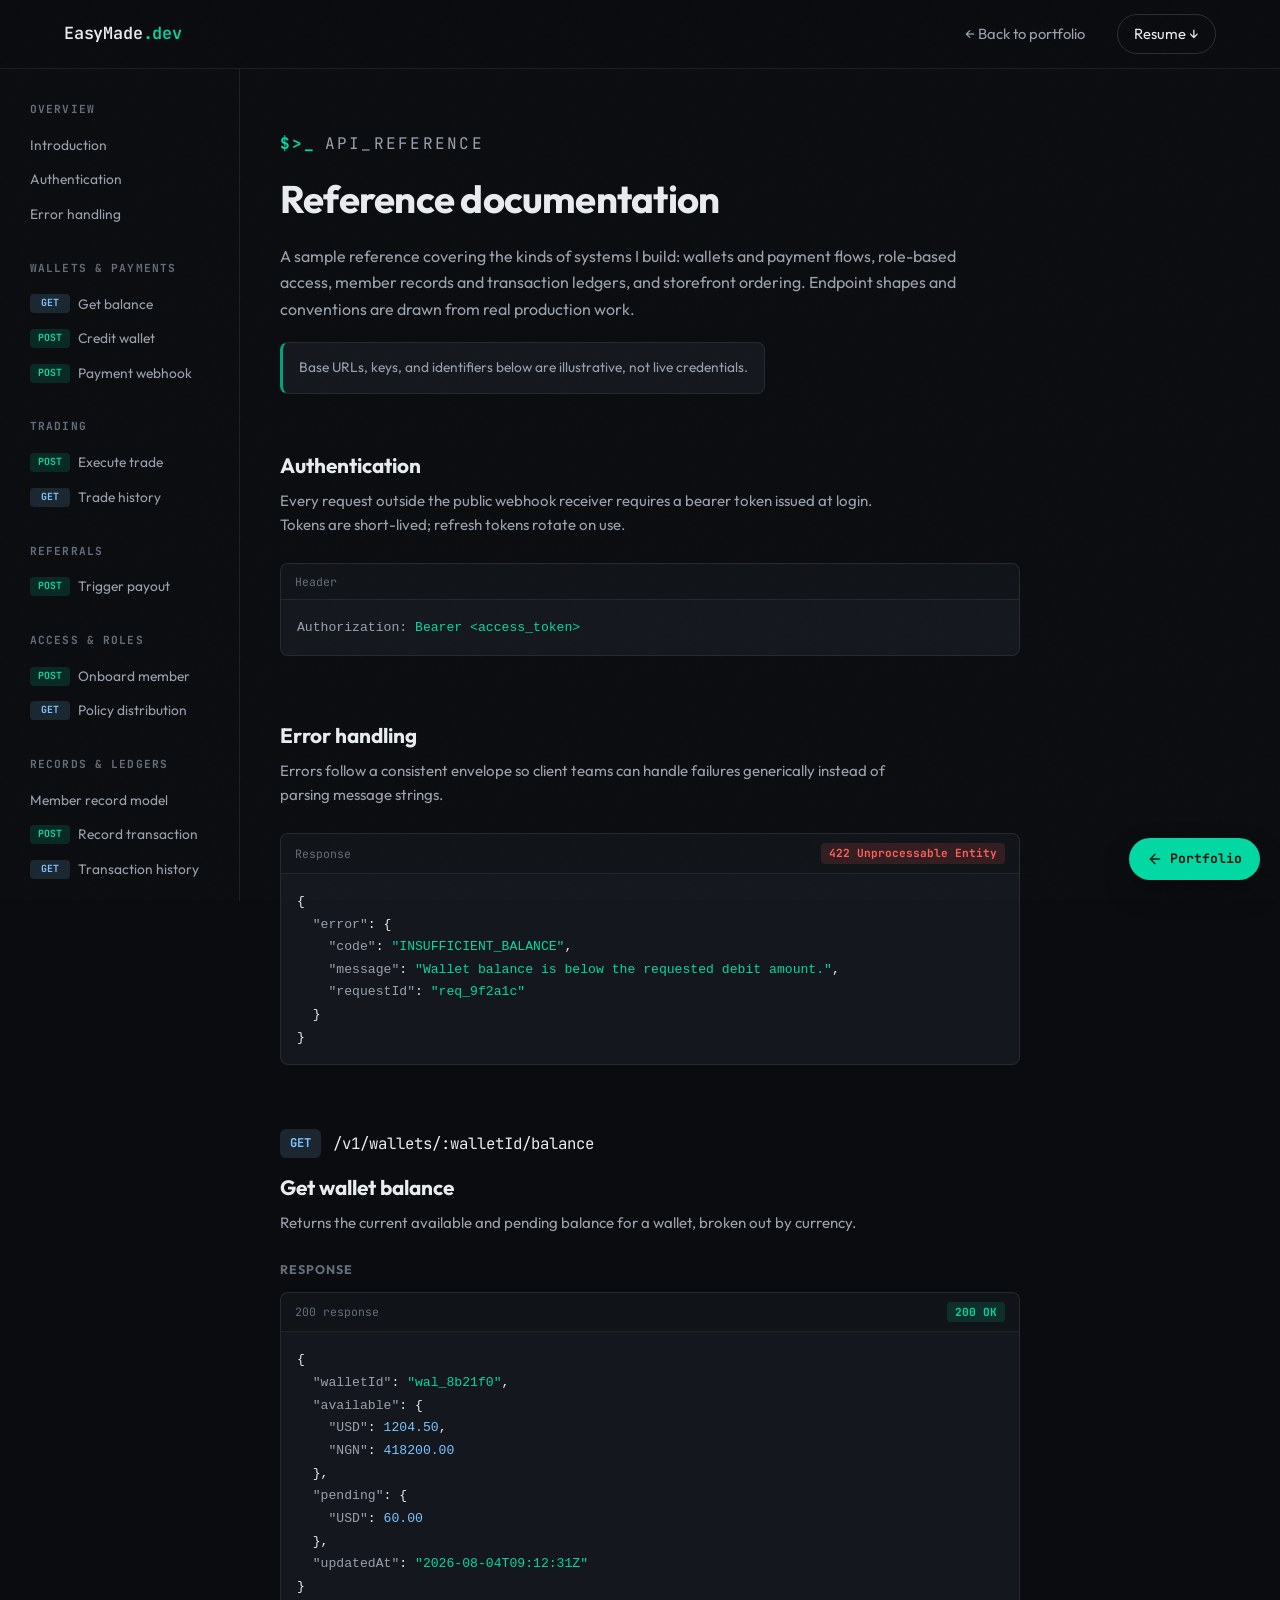
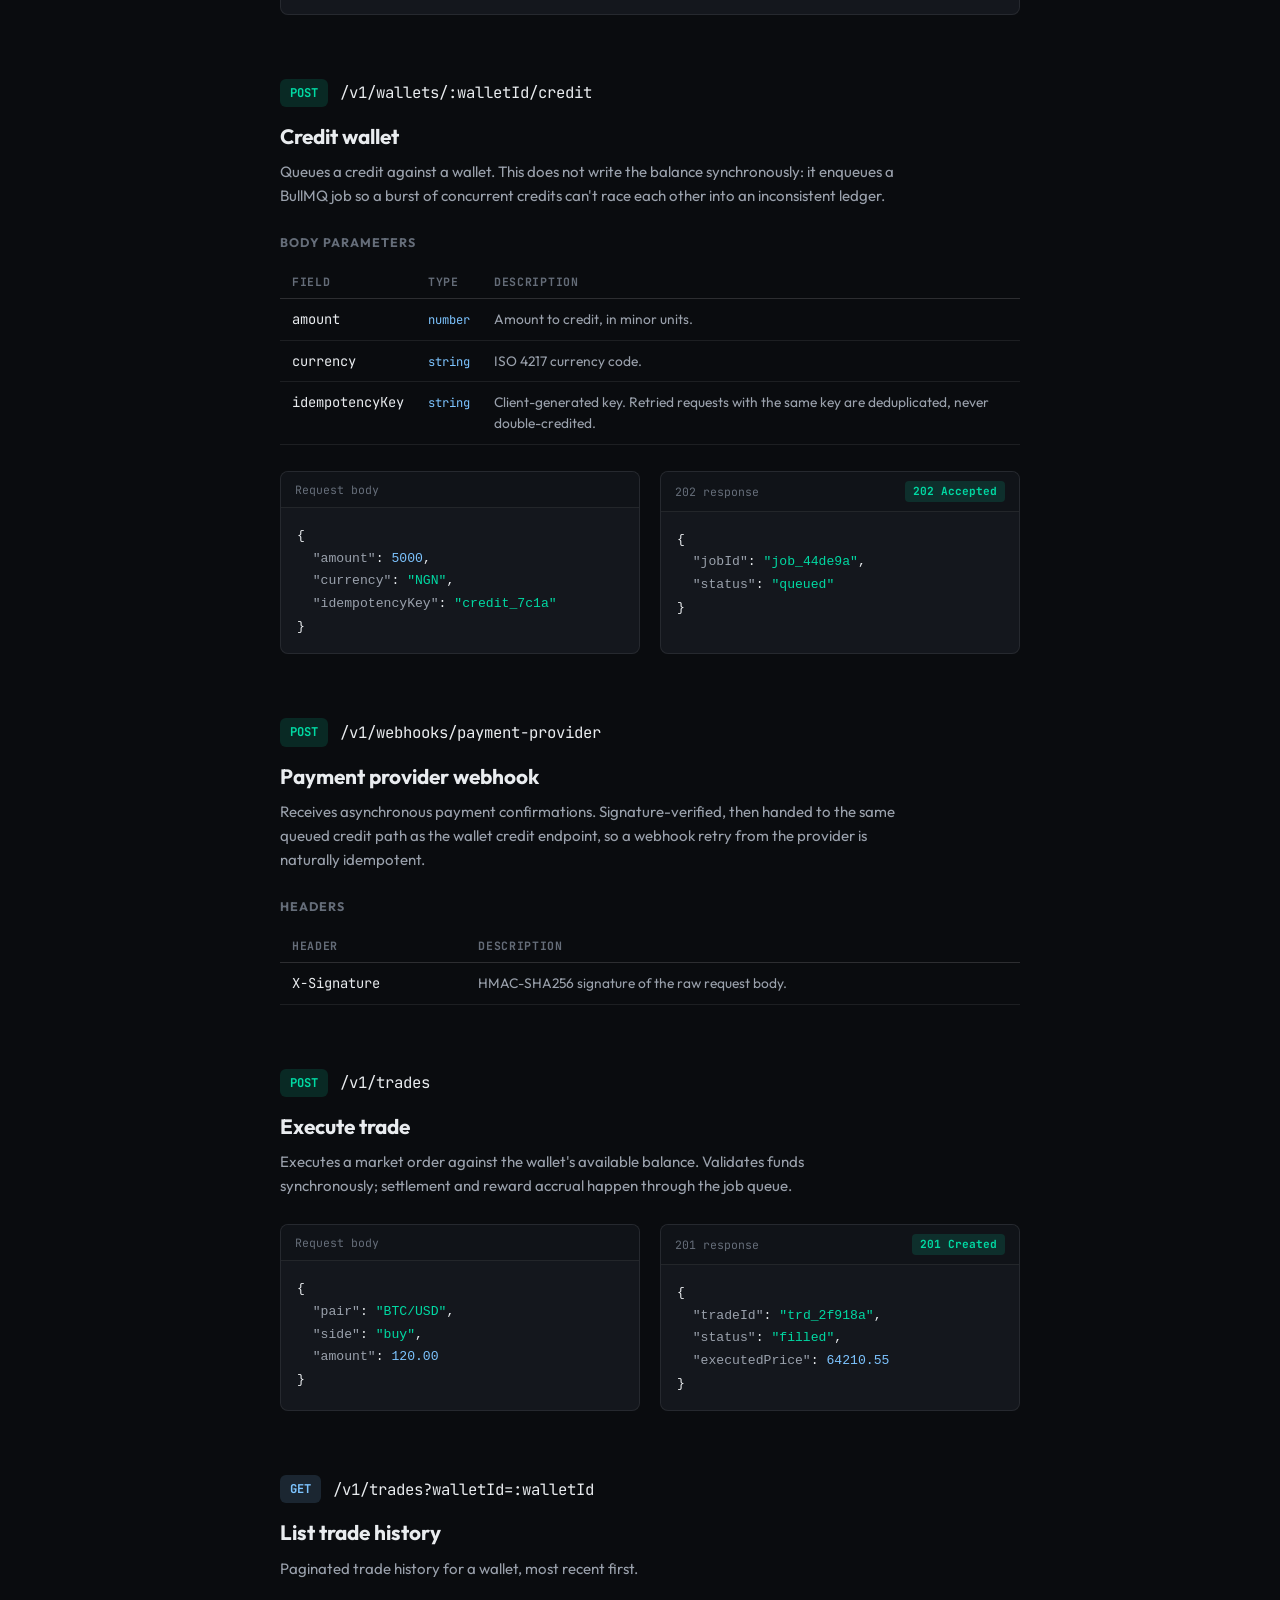
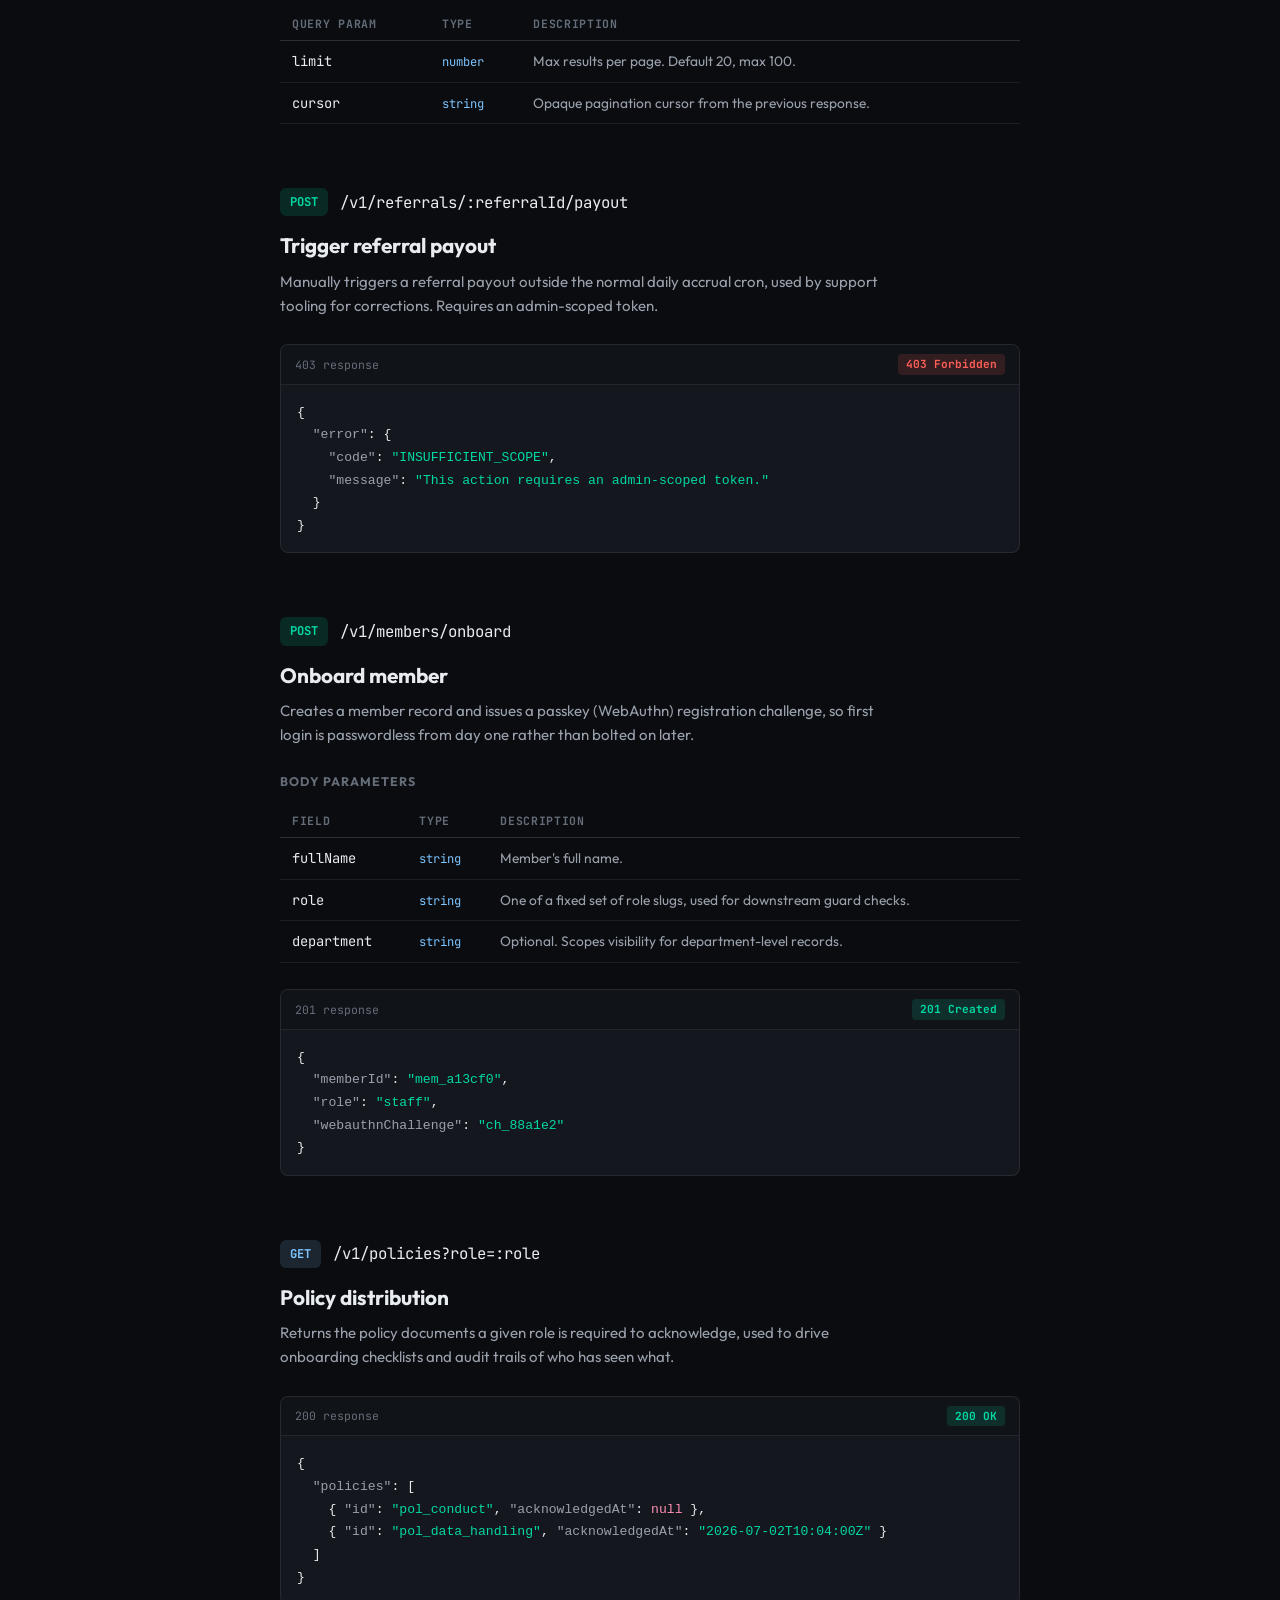
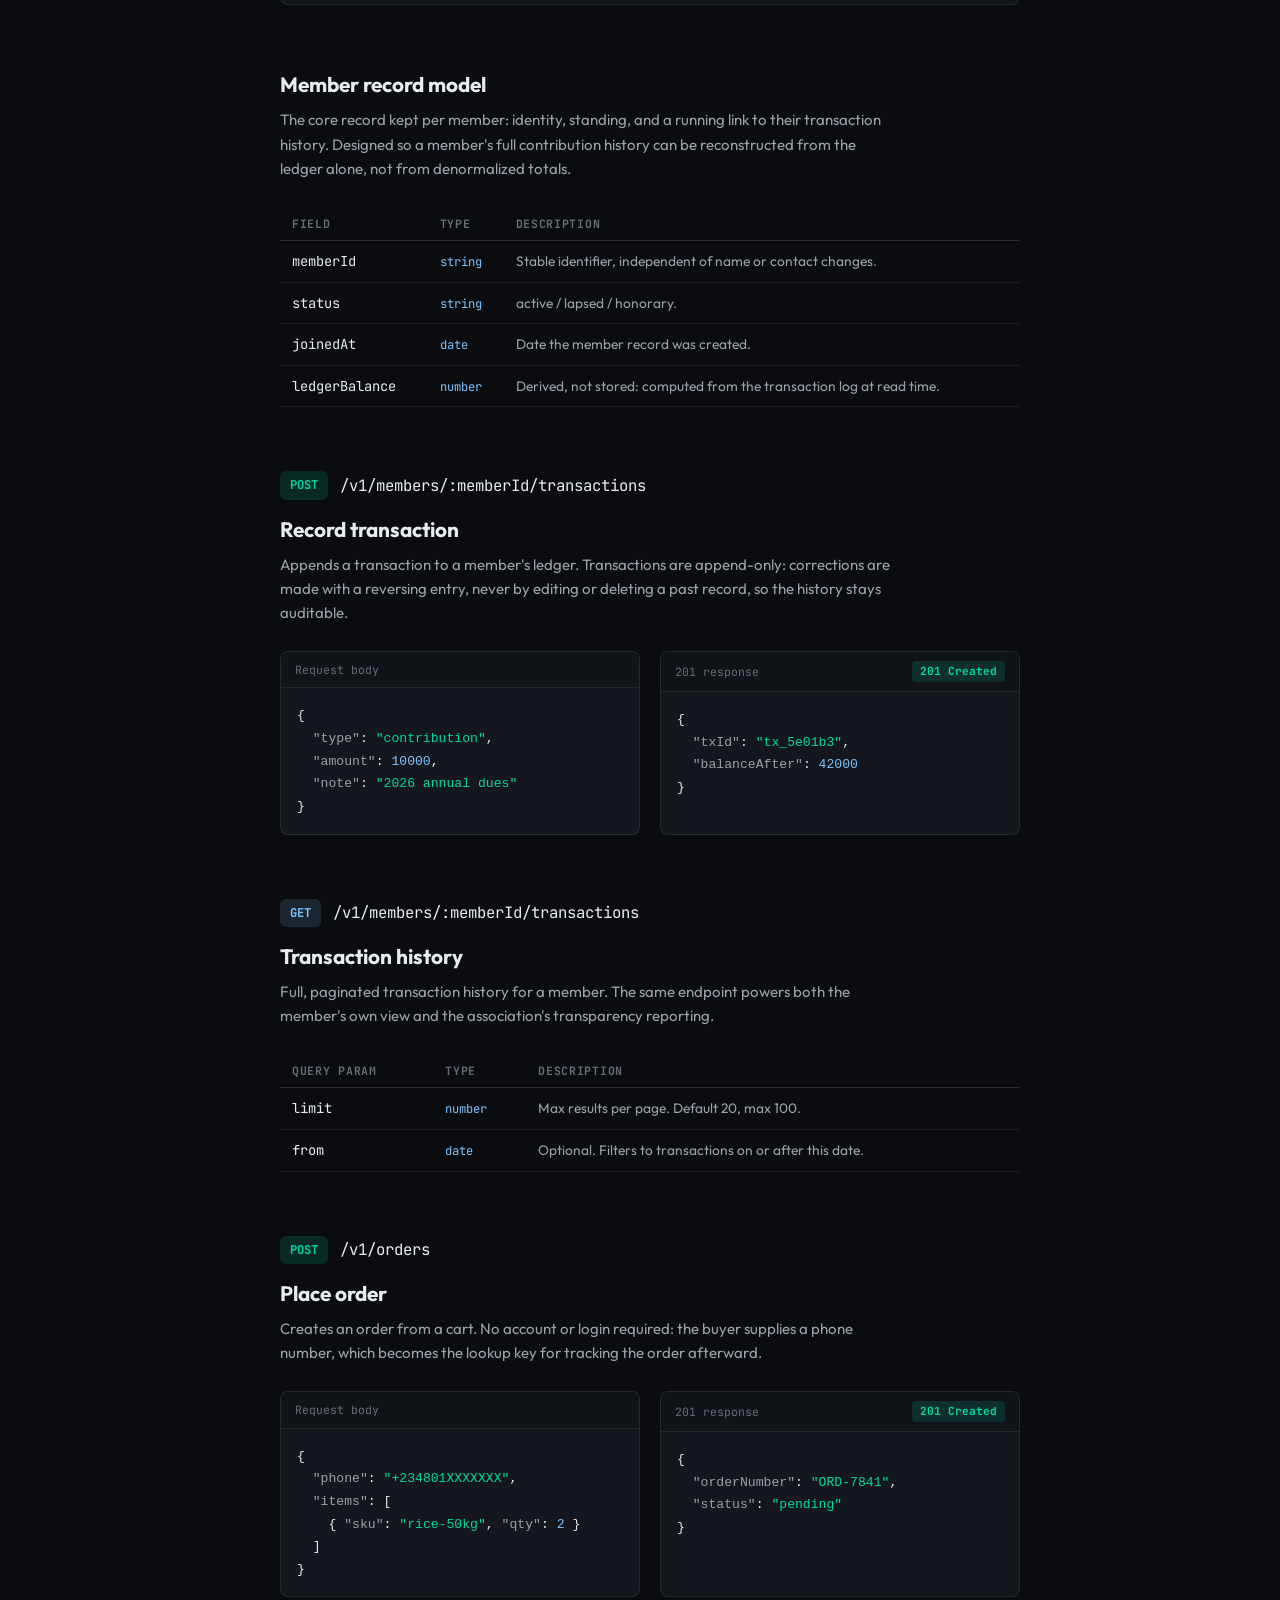
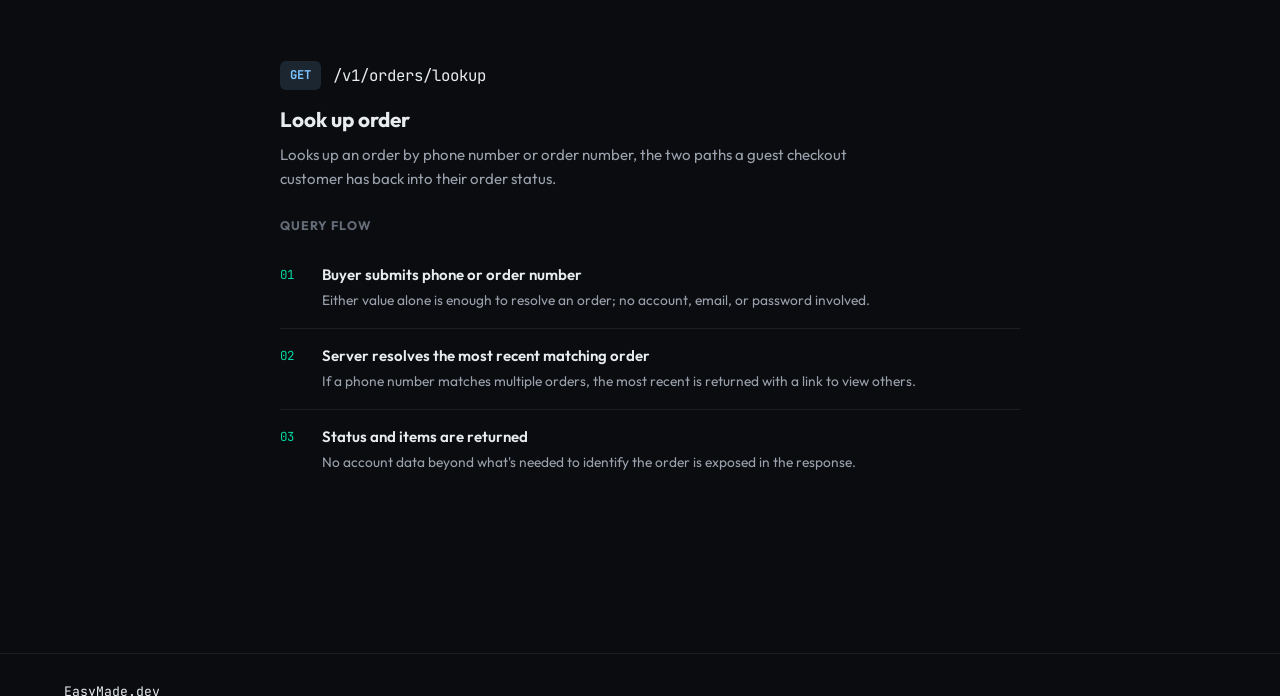
==== commit 3b3cffdf: "Fix docs page mobile responsiveness and add floating back link Sidebar overflowed the viewport on mo" ====
--- a/docs.html
+++ b/docs.html
@@ -19,6 +19,7 @@
     gap: 0;
     min-height: calc(100vh - 68px);
   }
+  .docs-shell > * { min-width: 0; }
 
   .docs-side {
     border-right: 1px solid var(--border);
@@ -29,6 +30,15 @@
     height: calc(100vh - 68px);
     overflow-y: auto;
   }
+  .docs-side-summary {
+    display: none;
+    cursor: pointer;
+    font-family: var(--mono);
+    font-size: 0.82rem;
+    color: var(--text);
+    list-style: none;
+  }
+  .docs-side-summary::-webkit-details-marker { display: none; }
   .docs-side-group { margin-bottom: 28px; }
   .docs-side-group h4 {
     font-family: var(--mono);
@@ -66,7 +76,7 @@
   .m-patch { background: rgba(255,193,7,0.14); color: #ffc107; }
   .m-delete { background: rgba(255,95,87,0.14); color: #ff5f57; }
 
-  .docs-main { padding: 48px 40px 100px; max-width: 820px; }
+  .docs-main { padding: 48px 40px 100px; max-width: 820px; min-width: 0; }
   .docs-intro { margin-bottom: 56px; }
   .docs-intro .eyebrow { margin-bottom: 14px; }
   .docs-intro h1 {
@@ -254,11 +264,73 @@
   .flow-step h4 { font-size: 0.94rem; font-weight: 600; }
   .flow-step p { margin-top: 4px; color: var(--text-dim); font-size: 0.86rem; line-height: 1.55; }
 
+  .docs-fab {
+    position: fixed;
+    right: 20px;
+    bottom: 20px;
+    z-index: 40;
+    display: inline-flex;
+    align-items: center;
+    gap: 7px;
+    background: var(--accent);
+    color: #06120e;
+    font-family: var(--mono);
+    font-size: 0.82rem;
+    font-weight: 700;
+    padding: 11px 18px;
+    border-radius: 999px;
+    box-shadow: 0 12px 30px -8px rgba(0,0,0,0.55);
+    transition: transform 0.15s ease;
+  }
+  .docs-fab:hover { transform: translateY(-2px); }
+  .docs-fab:active { transform: scale(0.97); }
+
   @media (max-width: 900px) {
     .docs-shell { grid-template-columns: 1fr; }
-    .docs-side { position: static; height: auto; border-right: none; border-bottom: 1px solid var(--border); }
-    .docs-main { padding: 36px 20px 80px; }
+    .docs-side {
+      position: static;
+      height: auto;
+      max-height: none;
+      border-right: none;
+      border-bottom: 1px solid var(--border);
+      padding: 14px 16px;
+    }
+    .docs-side[open] { padding-bottom: 18px; }
+    .docs-side-summary {
+      display: flex;
+      align-items: center;
+      justify-content: space-between;
+      padding: 6px 4px;
+    }
+    .docs-side-summary::after {
+      content: "";
+      width: 8px;
+      height: 8px;
+      border-right: 2px solid var(--text-dim);
+      border-bottom: 2px solid var(--text-dim);
+      transform: rotate(45deg);
+      transition: transform 0.2s ease;
+    }
+    .docs-side[open] .docs-side-summary::after { transform: rotate(-135deg); }
+    .docs-side-scroll {
+      margin-top: 16px;
+      max-height: 50vh;
+      overflow-y: auto;
+    }
+    .docs-side-group { margin-bottom: 20px; }
+    .docs-main { padding: 32px 20px 100px; }
     .endpoint-grid { grid-template-columns: 1fr; }
+    .docs-fab span { display: none; }
+    .docs-fab { padding: 13px; }
+  }
+
+  @media (max-width: 640px) {
+    .docs-intro .note { display: block; max-width: none; }
+    .docs-intro p, .endpoint > p.desc, .endpoint-section p { max-width: none; }
+    .endpoint-path { font-size: 0.84rem; word-break: break-all; }
+    .code-block pre { font-size: 0.76rem; white-space: pre-wrap; word-break: break-word; }
+    .param-table { font-size: 0.8rem; display: block; overflow-x: auto; white-space: nowrap; }
+    .param-table th, .param-table td { padding: 8px; }
   }
 </style>
 </head>
@@ -270,55 +342,61 @@
   <div class="nav-inner">
     <a href="index.html" class="brand">EasyMade<span class="brand-dot">.dev</span></a>
     <nav class="nav-links" aria-label="Primary">
-      <a href="index.html#work">Work</a>
-      <a href="index.html#stack">Stack</a>
-      <a href="index.html#about">About</a>
+      <a href="index.html">&larr; Back to portfolio</a>
       <a href="resume.html" class="nav-cta">Resume <span class="dl-arrow">&darr;</span></a>
     </nav>
   </div>
 </header>
 
+<a href="index.html" class="docs-fab" aria-label="Back to portfolio">
+  <svg width="16" height="16" viewBox="0 0 24 24" fill="none" stroke="currentColor" stroke-width="2" stroke-linecap="round" stroke-linejoin="round" aria-hidden="true"><path d="m12 19-7-7 7-7"/><path d="M19 12H5"/></svg>
+  <span>Portfolio</span>
+</a>
+
 <div class="docs-shell">
 
-  <aside class="docs-side">
-    <div class="docs-side-group">
-      <h4>Overview</h4>
-      <a href="#introduction">Introduction</a>
-      <a href="#auth">Authentication</a>
-      <a href="#errors">Error handling</a>
+  <details class="docs-side" id="docsSide" open>
+    <summary class="docs-side-summary">Jump to section</summary>
+    <div class="docs-side-scroll">
+      <div class="docs-side-group">
+        <h4>Overview</h4>
+        <a href="#introduction">Introduction</a>
+        <a href="#auth">Authentication</a>
+        <a href="#errors">Error handling</a>
+      </div>
+      <div class="docs-side-group">
+        <h4>Wallets &amp; payments</h4>
+        <a href="#wallet-balance"><span class="docs-method-tag m-get">GET</span>Get balance</a>
+        <a href="#wallet-credit"><span class="docs-method-tag m-post">POST</span>Credit wallet</a>
+        <a href="#wallet-webhook"><span class="docs-method-tag m-post">POST</span>Payment webhook</a>
+      </div>
+      <div class="docs-side-group">
+        <h4>Trading</h4>
+        <a href="#trade-execute"><span class="docs-method-tag m-post">POST</span>Execute trade</a>
+        <a href="#trade-history"><span class="docs-method-tag m-get">GET</span>Trade history</a>
+      </div>
+      <div class="docs-side-group">
+        <h4>Referrals</h4>
+        <a href="#referral-payout"><span class="docs-method-tag m-post">POST</span>Trigger payout</a>
+      </div>
+      <div class="docs-side-group">
+        <h4>Access &amp; roles</h4>
+        <a href="#access-onboard"><span class="docs-method-tag m-post">POST</span>Onboard member</a>
+        <a href="#access-policy"><span class="docs-method-tag m-get">GET</span>Policy distribution</a>
+      </div>
+      <div class="docs-side-group">
+        <h4>Records &amp; ledgers</h4>
+        <a href="#records-model">Member record model</a>
+        <a href="#records-tx"><span class="docs-method-tag m-post">POST</span>Record transaction</a>
+        <a href="#records-history"><span class="docs-method-tag m-get">GET</span>Transaction history</a>
+      </div>
+      <div class="docs-side-group">
+        <h4>Storefront &amp; orders</h4>
+        <a href="#store-order"><span class="docs-method-tag m-post">POST</span>Place order</a>
+        <a href="#store-lookup"><span class="docs-method-tag m-get">GET</span>Look up order</a>
+      </div>
     </div>
-    <div class="docs-side-group">
-      <h4>Wallets &amp; payments</h4>
-      <a href="#wallet-balance"><span class="docs-method-tag m-get">GET</span>Get balance</a>
-      <a href="#wallet-credit"><span class="docs-method-tag m-post">POST</span>Credit wallet</a>
-      <a href="#wallet-webhook"><span class="docs-method-tag m-post">POST</span>Payment webhook</a>
-    </div>
-    <div class="docs-side-group">
-      <h4>Trading</h4>
-      <a href="#trade-execute"><span class="docs-method-tag m-post">POST</span>Execute trade</a>
-      <a href="#trade-history"><span class="docs-method-tag m-get">GET</span>Trade history</a>
-    </div>
-    <div class="docs-side-group">
-      <h4>Referrals</h4>
-      <a href="#referral-payout"><span class="docs-method-tag m-post">POST</span>Trigger payout</a>
-    </div>
-    <div class="docs-side-group">
-      <h4>Access &amp; roles</h4>
-      <a href="#access-onboard"><span class="docs-method-tag m-post">POST</span>Onboard member</a>
-      <a href="#access-policy"><span class="docs-method-tag m-get">GET</span>Policy distribution</a>
-    </div>
-    <div class="docs-side-group">
-      <h4>Records &amp; ledgers</h4>
-      <a href="#records-model">Member record model</a>
-      <a href="#records-tx"><span class="docs-method-tag m-post">POST</span>Record transaction</a>
-      <a href="#records-history"><span class="docs-method-tag m-get">GET</span>Transaction history</a>
-    </div>
-    <div class="docs-side-group">
-      <h4>Storefront &amp; orders</h4>
-      <a href="#store-order"><span class="docs-method-tag m-post">POST</span>Place order</a>
-      <a href="#store-lookup"><span class="docs-method-tag m-get">GET</span>Look up order</a>
-    </div>
-  </aside>
+  </details>
 
   <main class="docs-main">
 
@@ -696,5 +774,22 @@
   </div>
 </footer>
 
+<script>
+  (function () {
+    var side = document.getElementById("docsSide");
+    if (!side) return;
+    function syncCollapse() {
+      side.open = window.innerWidth > 900;
+    }
+    syncCollapse();
+    window.addEventListener("resize", syncCollapse);
+    side.querySelectorAll("a").forEach(function (link) {
+      link.addEventListener("click", function () {
+        if (window.innerWidth <= 900) side.open = false;
+      });
+    });
+  })();
+</script>
+
 </body>
 </html>
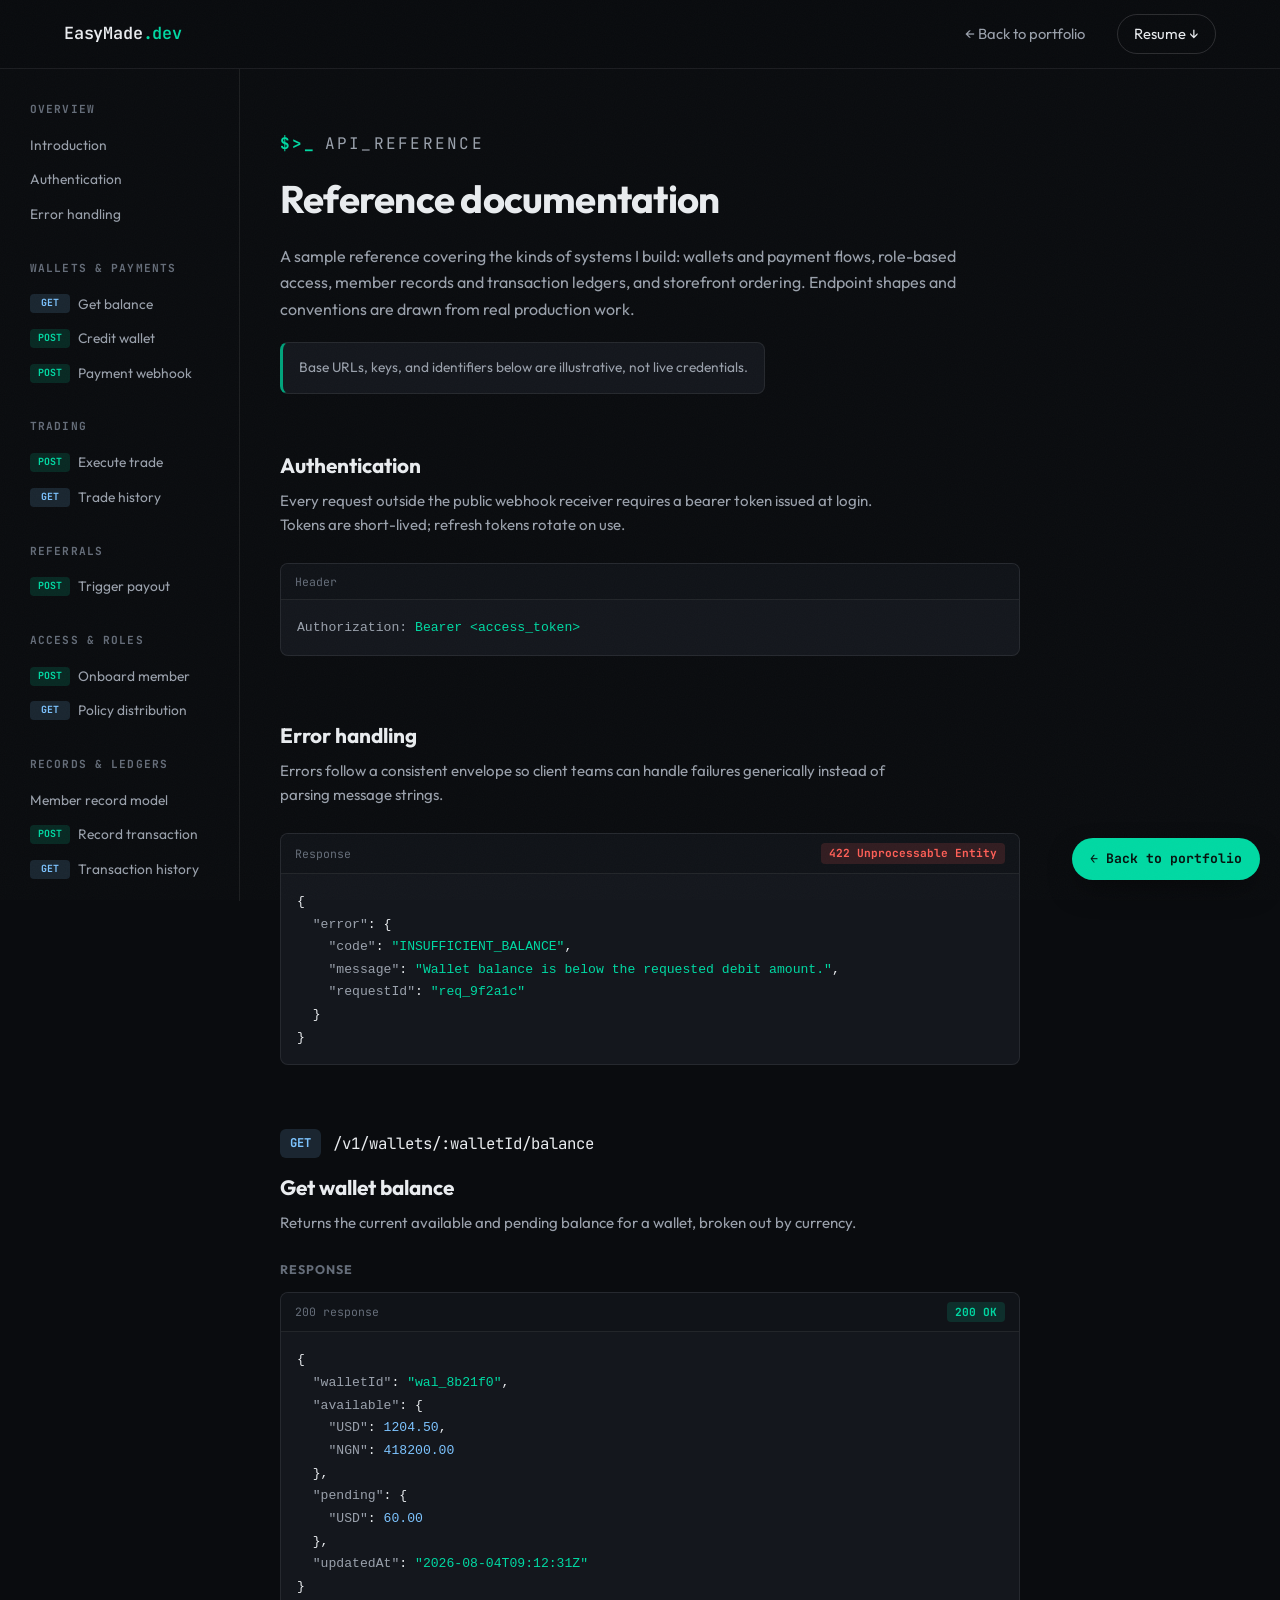
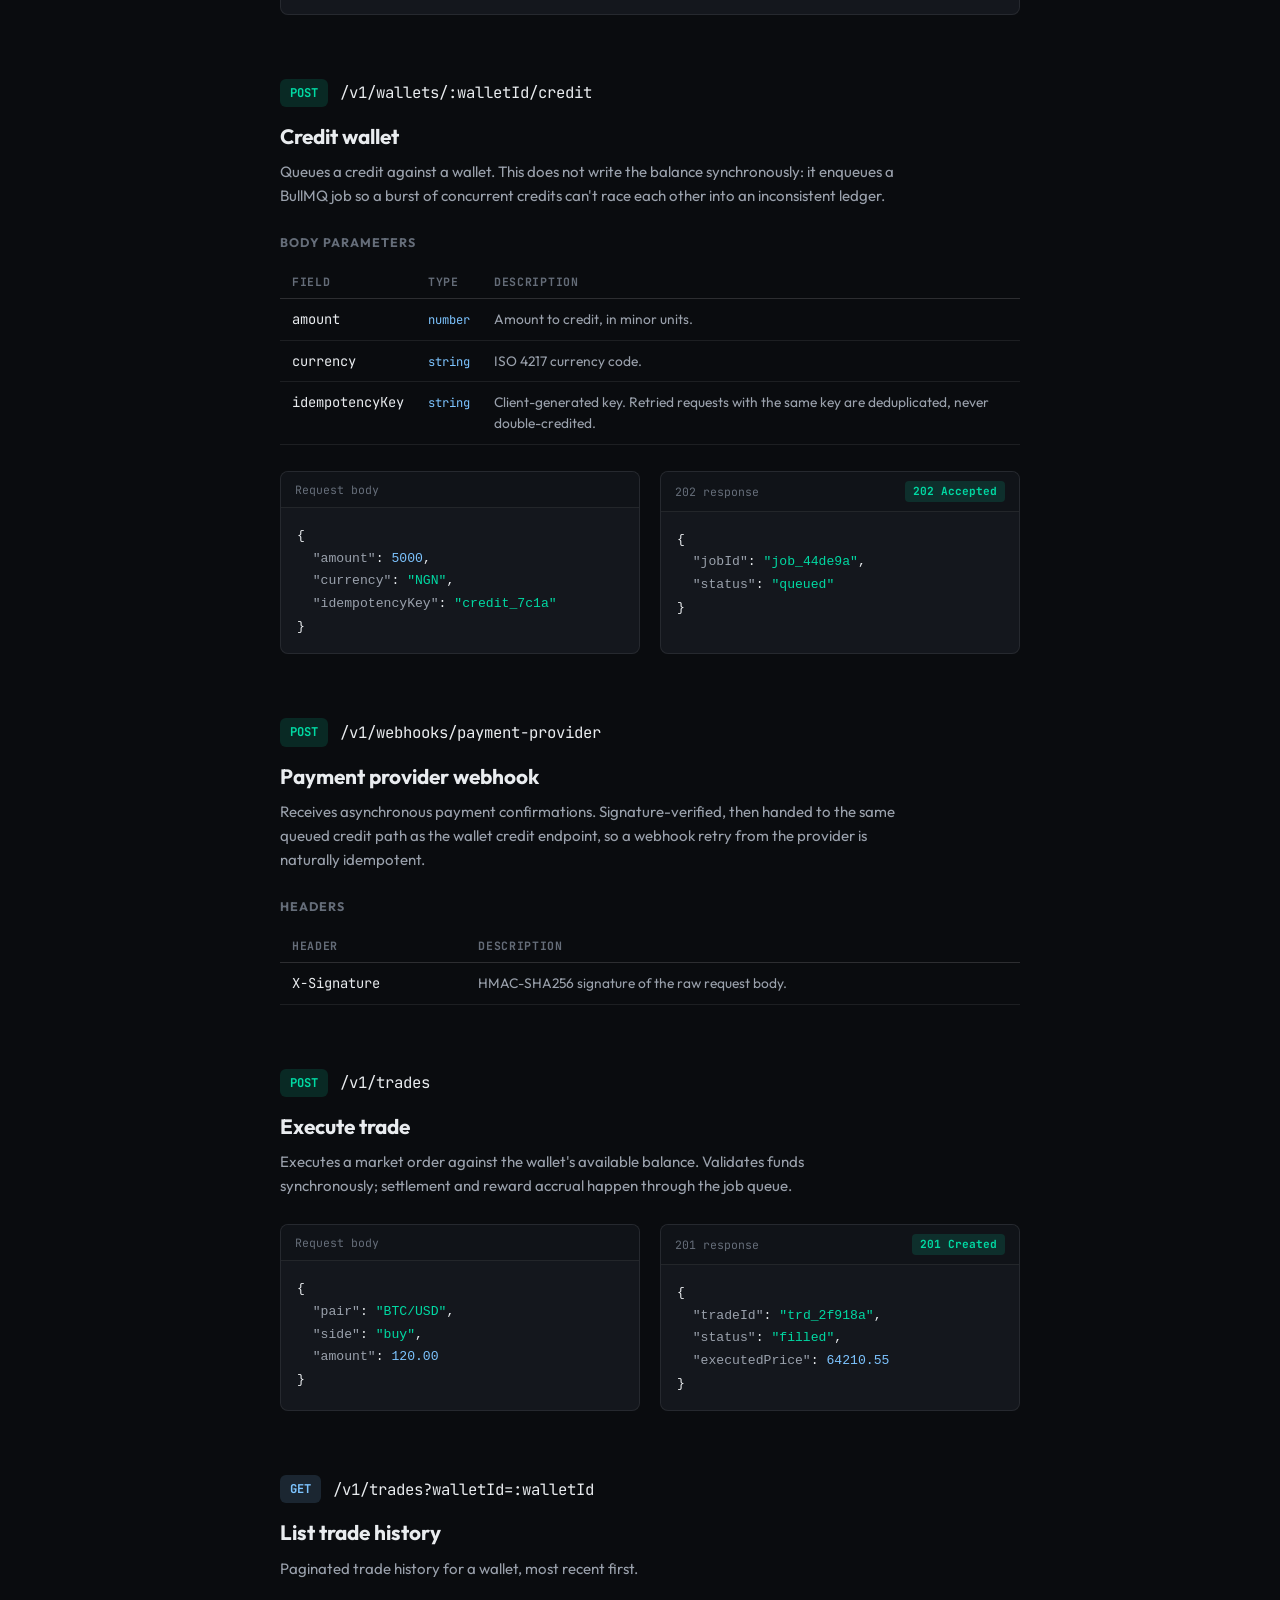
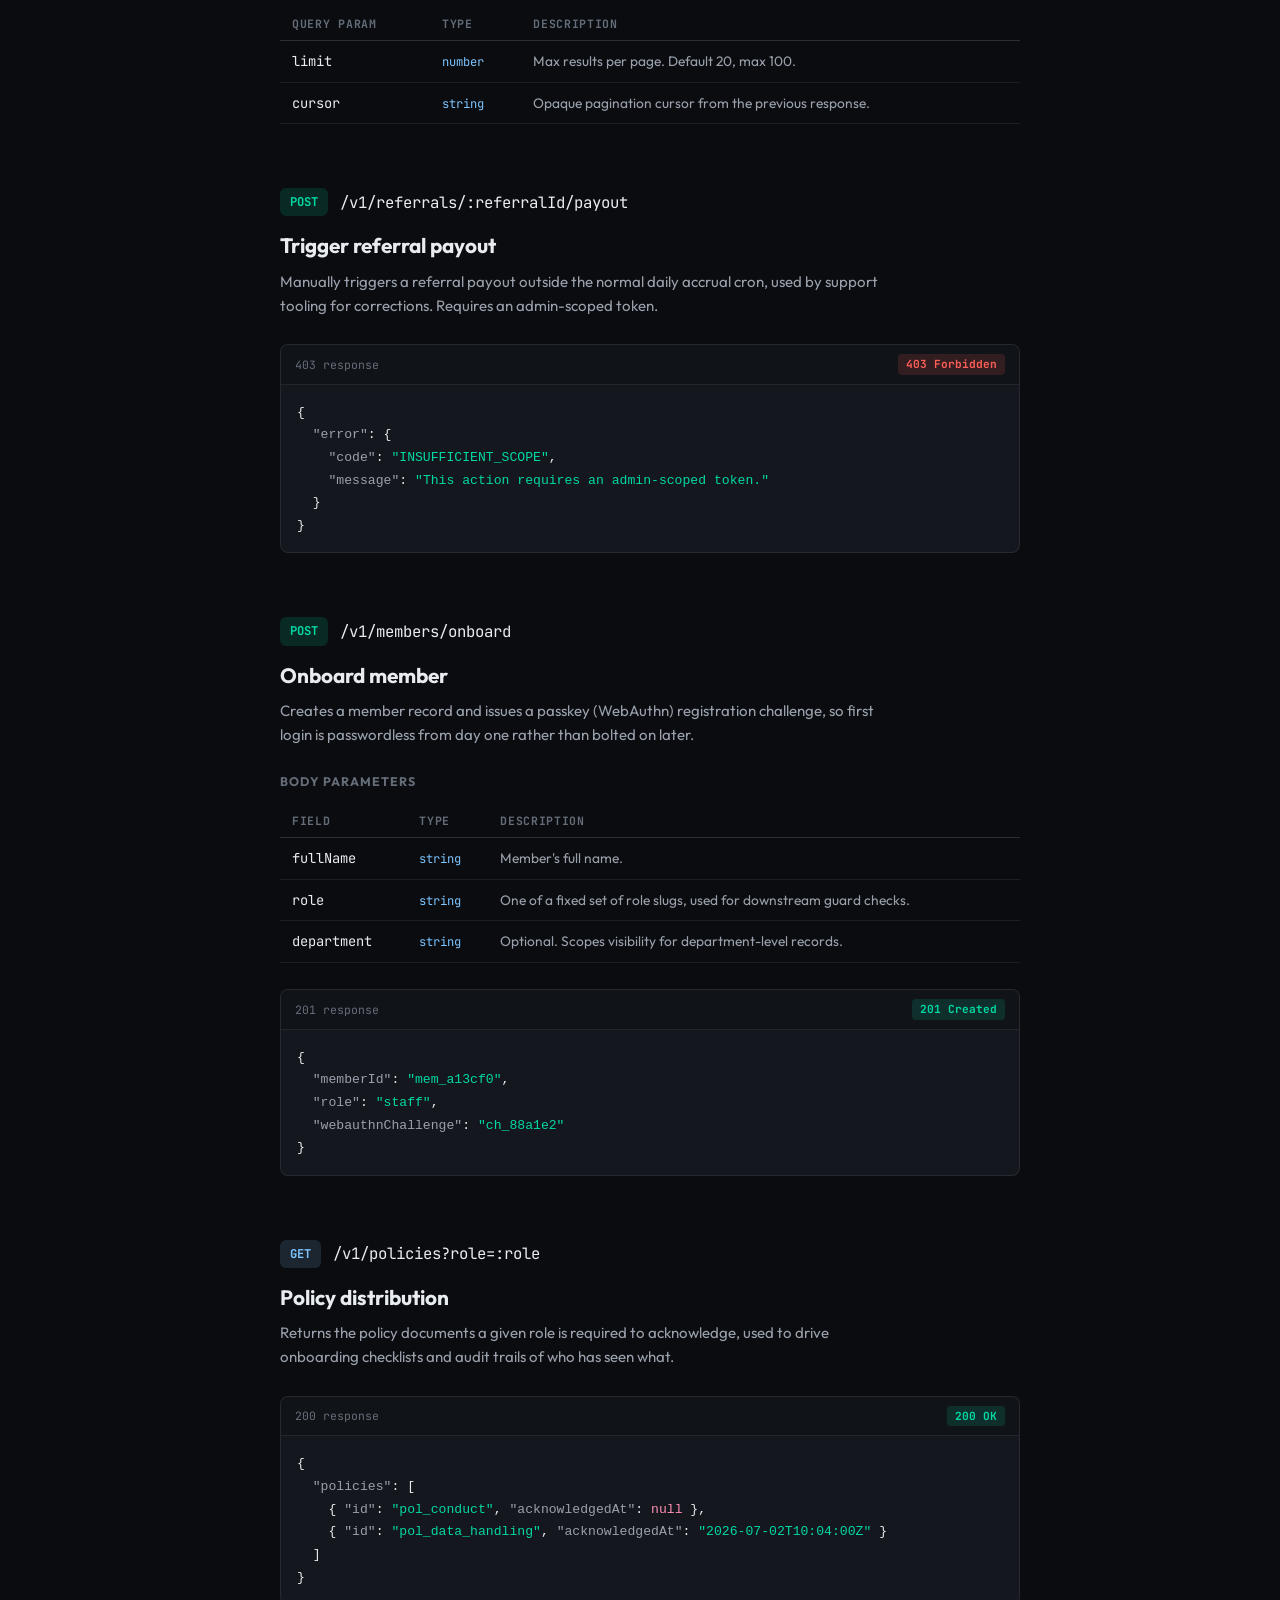
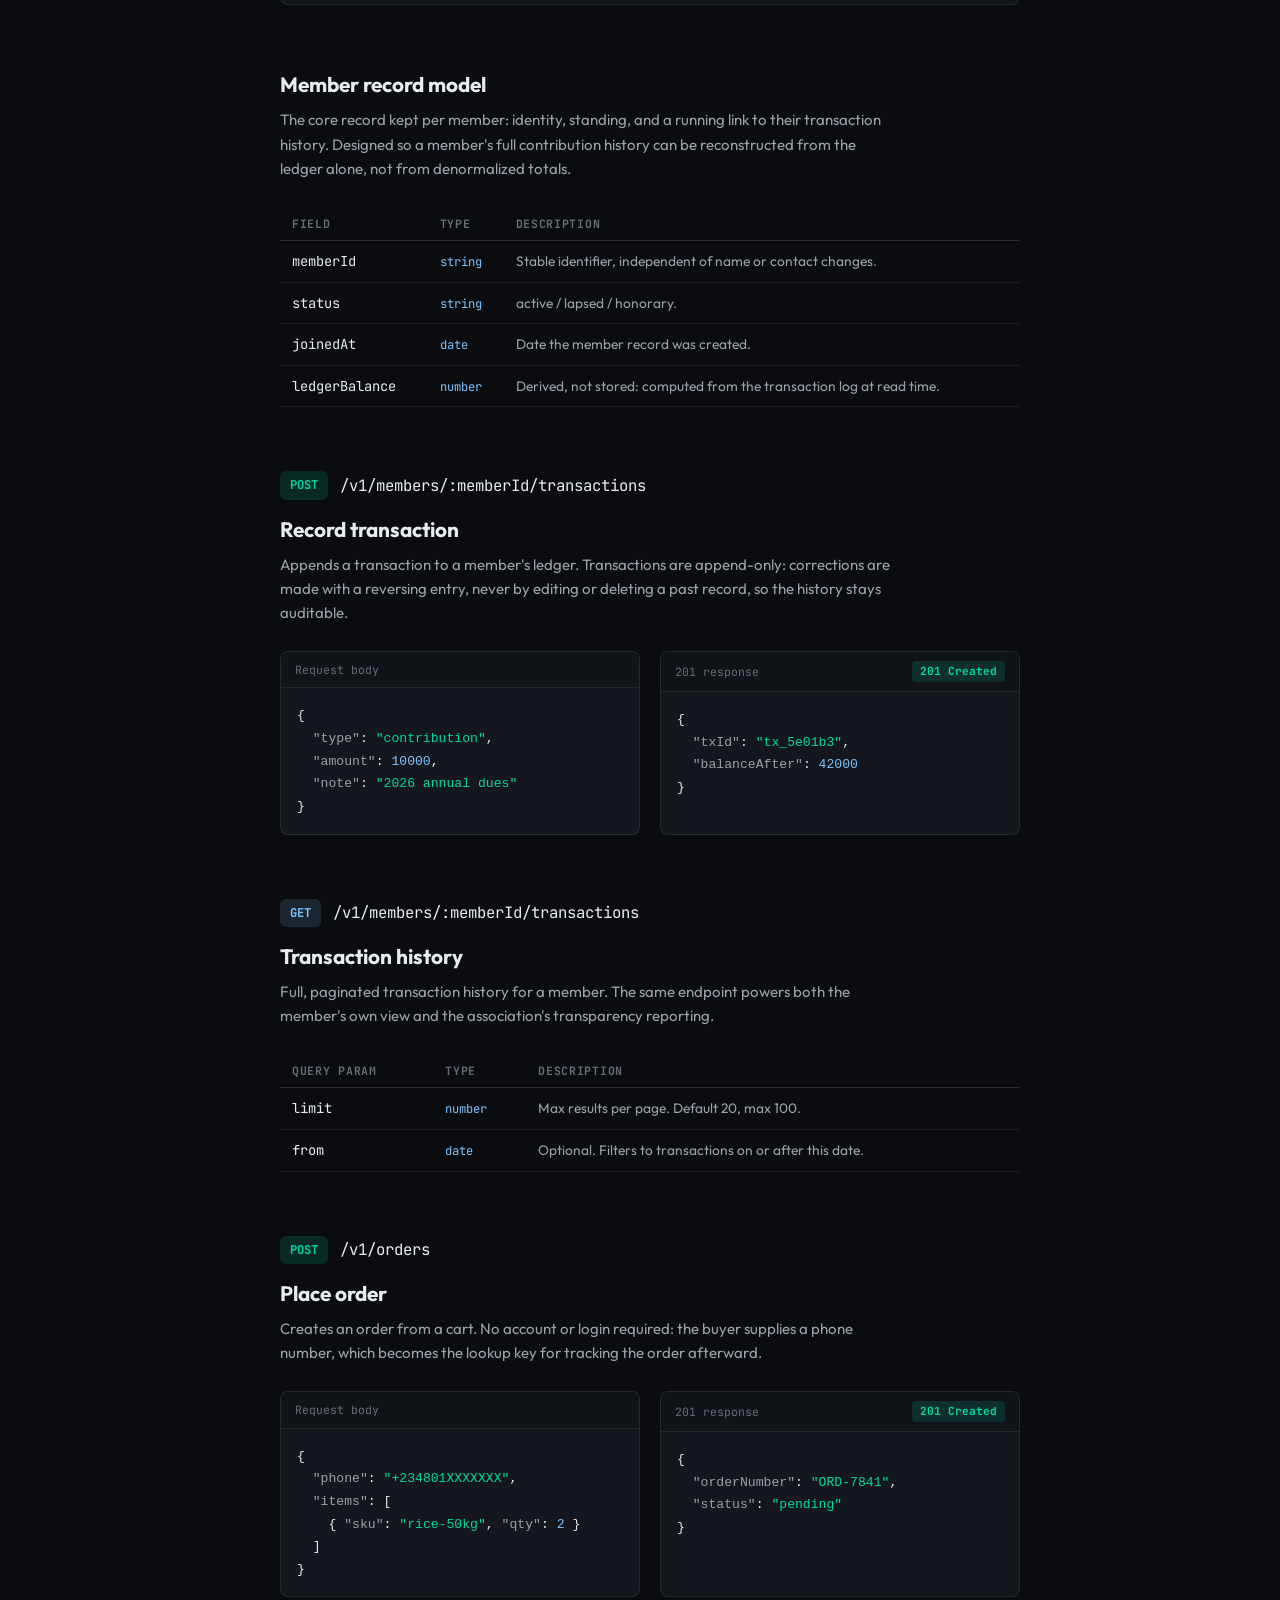
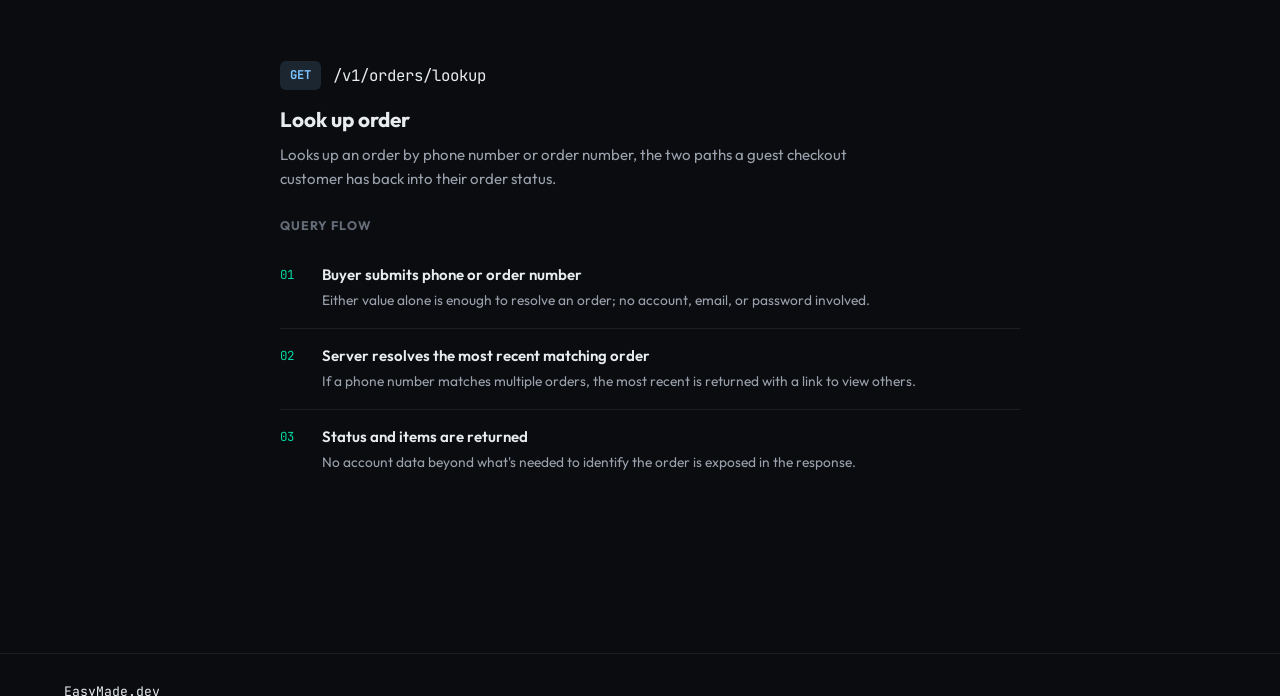
==== commit df0587a2: "Fix mobile nav overlay and simplify docs back-link to plain text Mobile nav dropdown was pushing pag" ====
--- a/docs.html
+++ b/docs.html
@@ -320,8 +320,6 @@
     .docs-side-group { margin-bottom: 20px; }
     .docs-main { padding: 32px 20px 100px; }
     .endpoint-grid { grid-template-columns: 1fr; }
-    .docs-fab span { display: none; }
-    .docs-fab { padding: 13px; }
   }
 
   @media (max-width: 640px) {
@@ -348,10 +346,7 @@
   </div>
 </header>
 
-<a href="index.html" class="docs-fab" aria-label="Back to portfolio">
-  <svg width="16" height="16" viewBox="0 0 24 24" fill="none" stroke="currentColor" stroke-width="2" stroke-linecap="round" stroke-linejoin="round" aria-hidden="true"><path d="m12 19-7-7 7-7"/><path d="M19 12H5"/></svg>
-  <span>Portfolio</span>
-</a>
+<a href="index.html" class="docs-fab">&larr; Back to portfolio</a>
 
 <div class="docs-shell">
 
--- a/styles.css
+++ b/styles.css
@@ -112,9 +112,15 @@
 .nav-mobile {
   display: none;
   flex-direction: column;
+  position: absolute;
+  top: 100%;
+  left: 0;
+  right: 0;
   padding: 8px 24px 20px;
   gap: 4px;
+  background: var(--bg);
   border-bottom: 1px solid var(--border);
+  box-shadow: 0 16px 32px -12px rgba(0,0,0,0.5);
 }
 .nav-mobile a {
   padding: 12px 0;
